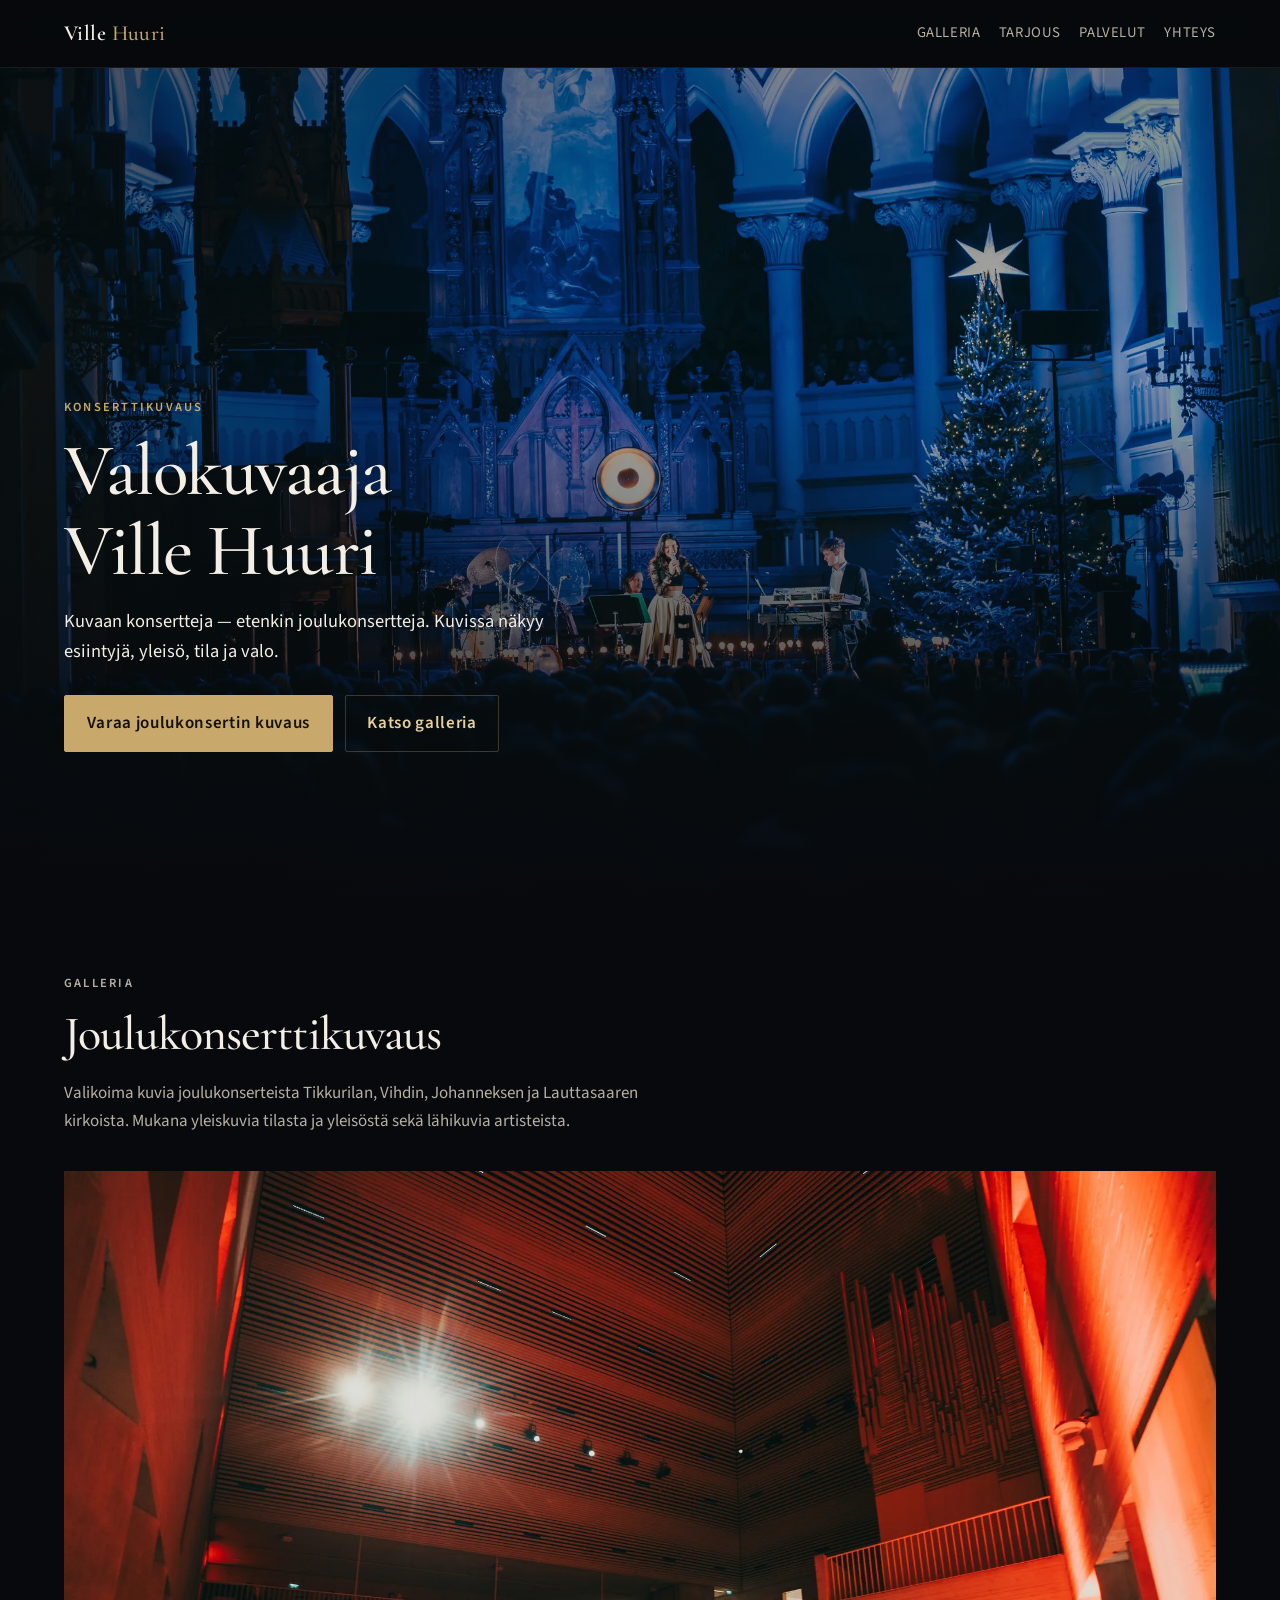
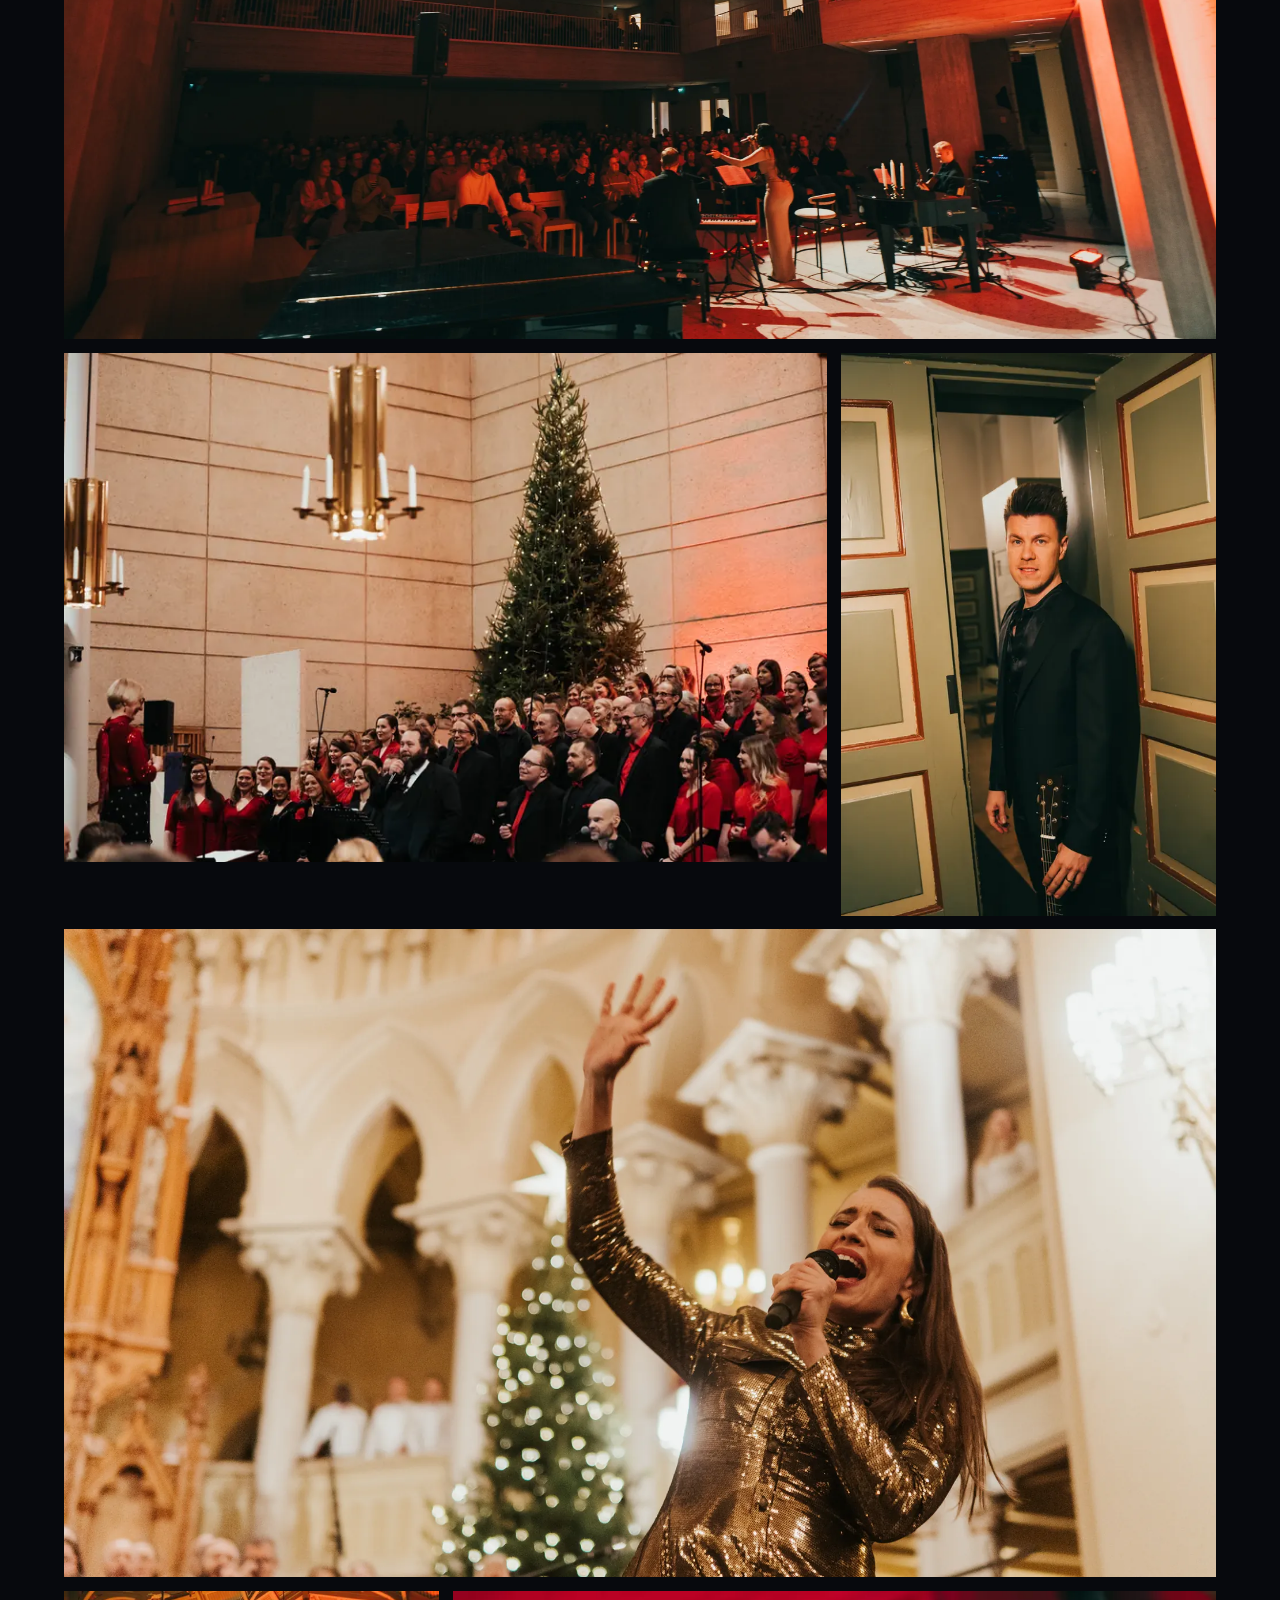
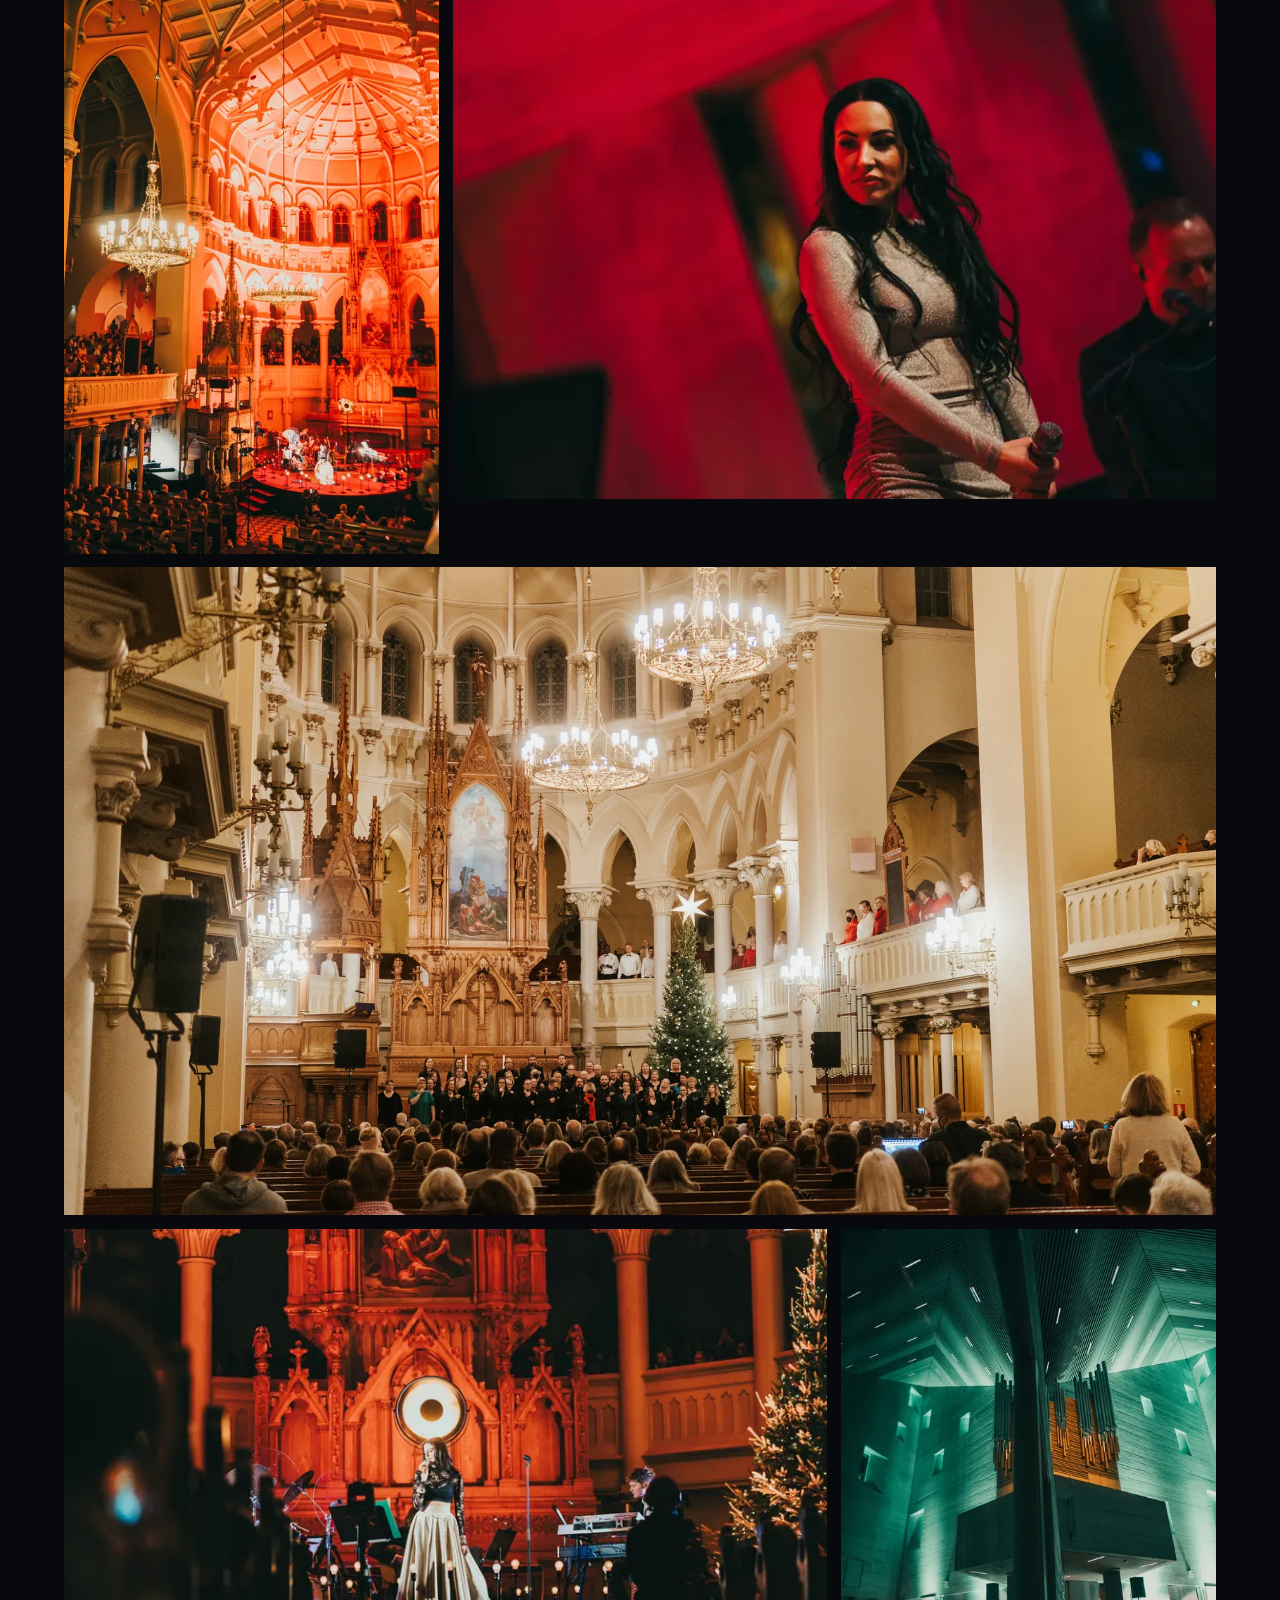
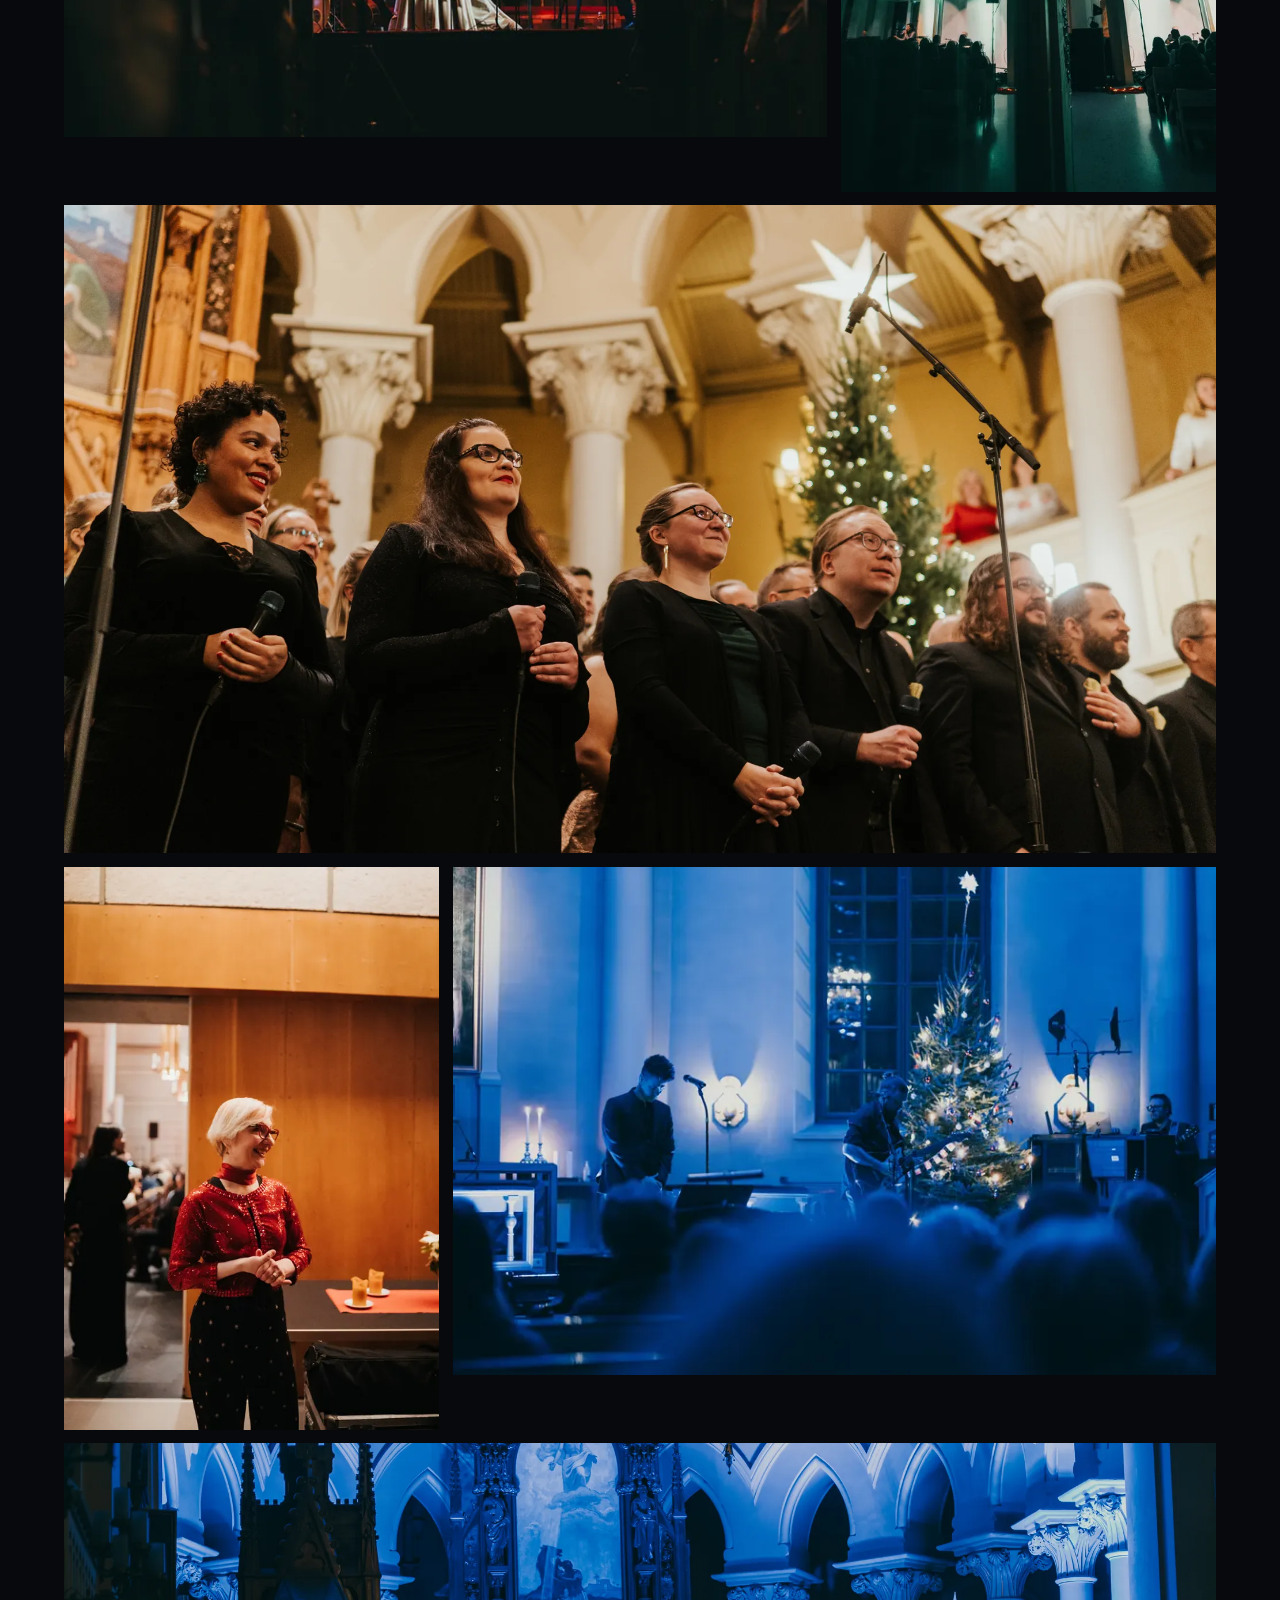
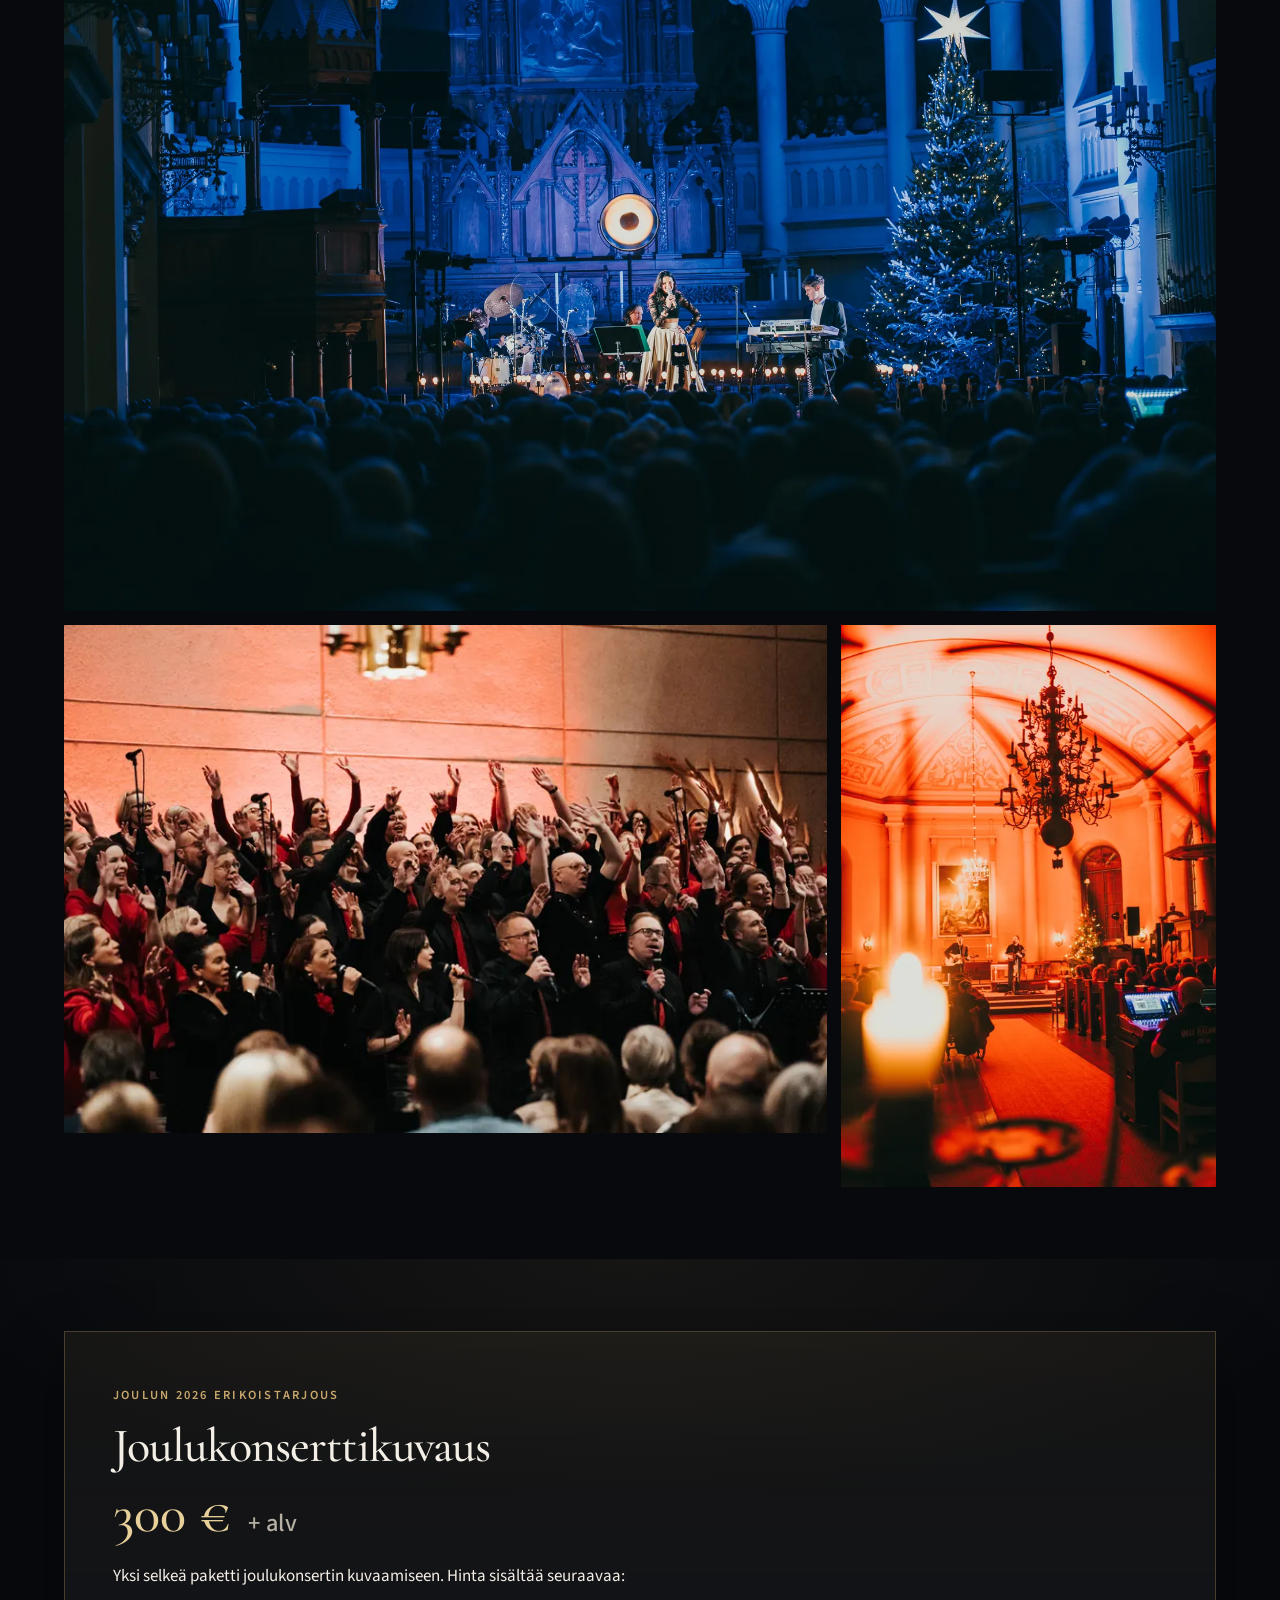
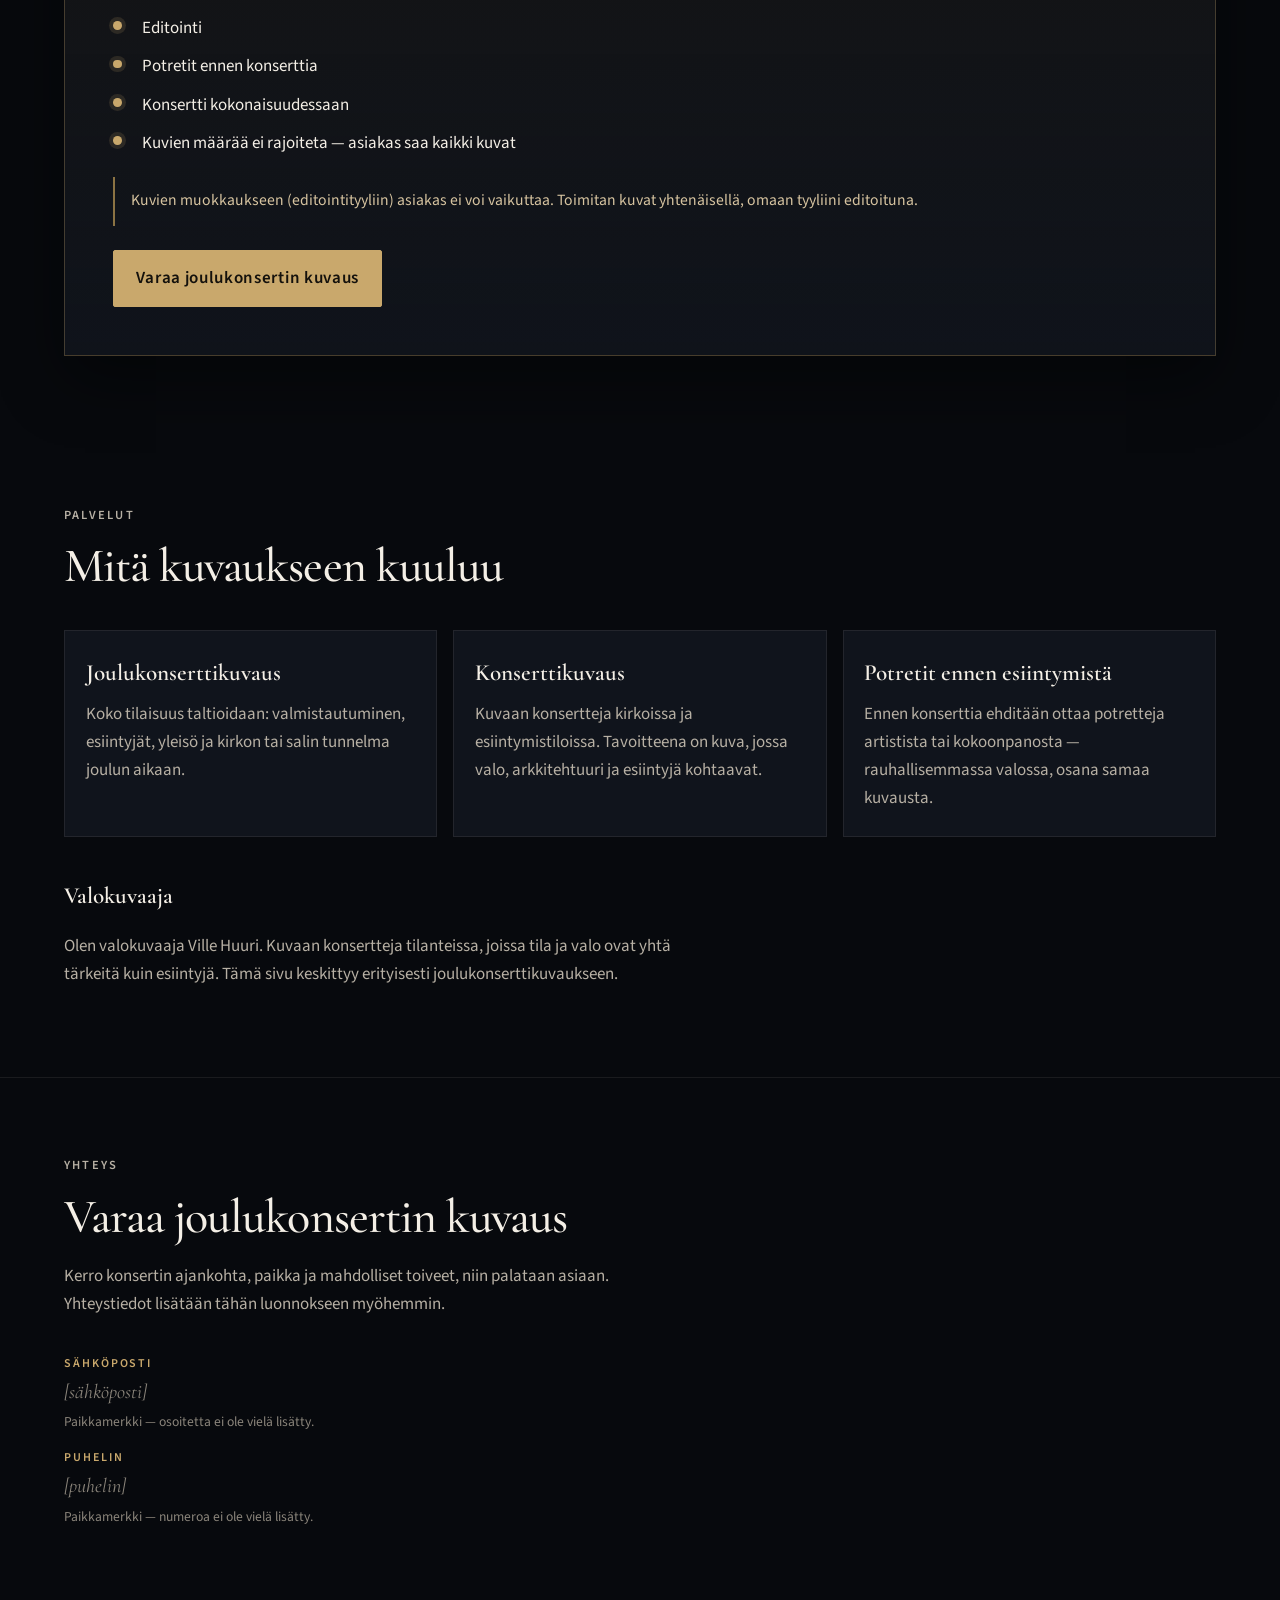
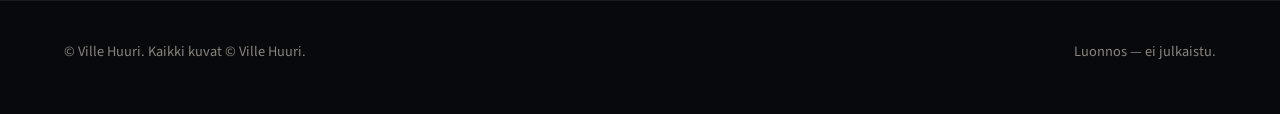
==== index.html @ 0d59009b "Valokuvaaja Ville Huuri – joulukonserttikuvaus" ====
<!DOCTYPE html>
<html lang="fi">
<head>
  <meta charset="utf-8">
  <meta name="viewport" content="width=device-width, initial-scale=1">
  <title>Valokuvaaja Ville Huuri — Joulukonserttikuvaus</title>
  <meta name="description" content="Valokuvaaja Ville Huuri kuvaa konsertteja, erityisesti joulukonsertteja. Joulun 2026 erikoistarjous: joulukonserttikuvaus 300 € + alv.">
  <meta name="author" content="Ville Huuri">
  <meta property="og:type" content="website">
  <meta property="og:locale" content="fi_FI">
  <meta property="og:title" content="Valokuvaaja Ville Huuri — Joulukonserttikuvaus">
  <meta property="og:description" content="Konserttikuvaus, joka tallentaa tilan, valon ja esiintyjän. Joulun 2026 erikoistarjous: joulukonserttikuvaus 300 € + alv.">
  <meta property="og:image" content="images/og.jpg">
  <meta property="og:image:width" content="1200">
  <meta property="og:image:height" content="630">
  <meta property="og:image:alt" content="Joulukonsertti Johanneksen kirkossa, valokuvaaja Ville Huuri">
  <meta name="twitter:card" content="summary_large_image">
  <meta name="twitter:title" content="Valokuvaaja Ville Huuri — Joulukonserttikuvaus">
  <meta name="twitter:description" content="Konserttikuvaus, joka tallentaa tilan, valon ja esiintyjän. Joulun 2026 erikoistarjous: joulukonserttikuvaus 300 € + alv.">
  <meta name="twitter:image" content="images/og.jpg">
  <link rel="icon" href="images/favicon.svg" type="image/svg+xml">
  <link rel="icon" href="images/favicon-32.png" type="image/png" sizes="32x32">
  <link rel="apple-touch-icon" href="images/apple-touch-icon.png">
  <link rel="preconnect" href="https://fonts.googleapis.com">
  <link rel="preconnect" href="https://fonts.gstatic.com" crossorigin>
  <link rel="stylesheet" href="https://fonts.googleapis.com/css2?family=Cormorant+Garamond:ital,wght@0,500;0,600;1,500&amp;family=Source+Sans+3:wght@400;600&amp;display=swap">
  <link rel="stylesheet" href="css/style.css">
</head>
<body>
  <a class="skip-link" href="#sisalto">Siirry sisältöön</a>

  <header class="site-header">
    <div class="header-inner">
      <a class="logo" href="#yla">Ville <span>Huuri</span></a>
      <nav class="nav" aria-label="Päävalikko">
        <a href="#galleria">Galleria</a>
        <a href="#tarjous">Tarjous</a>
        <a href="#palvelut">Palvelut</a>
        <a href="#yhteys">Yhteys</a>
      </nav>
    </div>
  </header>

  <main id="sisalto">
    <section class="hero" id="yla" aria-label="Esittely">
      <div class="hero-media">
        <picture>
          <source type="image/webp" srcset="images/full/mirella-025.webp">
          <img src="images/full/mirella-025.jpg" alt="Mirellan joulukonsertti Johanneksen kirkossa sinisessä valossa: esiintyjä lavalla, joulukuusi tähdellä ja yleisö." width="2000" height="1333" fetchpriority="high">
        </picture>
      </div>
      <div class="hero-content">
        <p class="eyebrow">Konserttikuvaus</p>
        <h1>Valokuvaaja Ville&nbsp;Huuri</h1>
        <p class="lead">Kuvaan konsertteja — etenkin joulukonsertteja. Kuvissa näkyy esiintyjä, yleisö, tila ja valo.</p>
        <div class="hero-actions">
          <a class="btn" href="#yhteys">Varaa joulukonsertin kuvaus</a>
          <a class="btn btn-ghost" href="#galleria">Katso galleria</a>
        </div>
      </div>
    </section>

    <section id="galleria">
      <div class="wrap">
        <div class="section-head">
          <p class="eyebrow">Galleria</p>
          <h2>Joulukonserttikuvaus</h2>
          <p>Valikoima kuvia joulukonserteista Tikkurilan, Vihdin, Johanneksen ja Lauttasaaren kirkoista. Mukana yleiskuvia tilasta ja yleisöstä sekä lähikuvia artisteista.</p>
        </div>
        <div class="gallery">
        <figure class="shape-landscape span-3" data-concert="janna" data-key="janna-087" style="--r:1;--c:1;--cs:3">
          <a href="images/full/janna-087.jpg" data-lightbox data-full-webp="images/full/janna-087.webp" data-caption="Janna, Tikkurilan kirkko, 2024">
            <picture>
              <source type="image/webp" srcset="images/thumbs/janna-087.webp 800w, images/full/janna-087.webp 2000w" sizes="(max-width: 719px) calc(100vw - 2rem), min(72rem, calc(100vw - 2rem))">
              <img src="images/thumbs/janna-087.jpg" srcset="images/thumbs/janna-087.jpg 800w, images/full/janna-087.jpg 2000w" sizes="(max-width: 719px) calc(100vw - 2rem), min(72rem, calc(100vw - 2rem))" alt="Yleiskuva joulukonsertista Tikkurilan kirkossa: täysi yleisö, esiintyjät lavalla ja urut lämpimässä punaisessa valossa" width="800" height="533" loading="eager" fetchpriority="high">
            </picture>
            <figcaption>Janna, Tikkurilan kirkko, 2024</figcaption>
          </a>
        </figure>
        <figure class="shape-landscape span-2" data-concert="gospel" data-key="gospel-071" style="--r:2;--c:1;--cs:2">
          <a href="images/full/gospel-071.jpg" data-lightbox data-full-webp="images/full/gospel-071.webp" data-caption="Gospel Helsinki, Lauttasaaren kirkko, 2022">
            <picture>
              <source type="image/webp" srcset="images/thumbs/gospel-071.webp 800w, images/full/gospel-071.webp 2000w" sizes="(max-width: 719px) calc(100vw - 2rem), calc((min(72rem, 100vw - 2rem) - 1.7rem) * 2 / 3)">
              <img src="images/thumbs/gospel-071.jpg" srcset="images/thumbs/gospel-071.jpg 800w, images/full/gospel-071.jpg 2000w" sizes="(max-width: 719px) calc(100vw - 2rem), calc((min(72rem, 100vw - 2rem) - 1.7rem) * 2 / 3)" alt="Gospel Helsinki -kuoro ja kapellimestari Lauttasaaren kirkossa suuren joulukuusen ja kultaisten riippuvalaisimien äärellä" width="800" height="533" loading="eager">
            </picture>
            <figcaption>Gospel Helsinki, Lauttasaaren kirkko, 2022</figcaption>
          </a>
        </figure>
        <figure class="shape-portrait span-1" data-concert="olli" data-key="olli-009" style="--r:2;--c:3;--cs:1">
          <a href="images/full/olli-009.jpg" data-lightbox data-full-webp="images/full/olli-009.webp" data-caption="Olli Halonen, Vihdin kirkko, 2025">
            <picture>
              <source type="image/webp" srcset="images/thumbs/olli-009.webp 800w, images/full/olli-009.webp 2000w" sizes="(max-width: 719px) calc(100vw - 2rem), calc((min(72rem, 100vw - 2rem) - 1.7rem) / 3)">
              <img src="images/thumbs/olli-009.jpg" srcset="images/thumbs/olli-009.jpg 800w, images/full/olli-009.jpg 2000w" sizes="(max-width: 719px) calc(100vw - 2rem), calc((min(72rem, 100vw - 2rem) - 1.7rem) / 3)" alt="Olli Halosen potretti ennen konserttia: artisti mustassa puvussa kitara kädessään vanhan kirkon oviaukossa" width="533" height="800" loading="eager">
            </picture>
            <figcaption>Olli Halonen, Vihdin kirkko, 2025</figcaption>
          </a>
        </figure>
        <figure class="shape-landscape span-3" data-concert="idaelina" data-key="idaelina-038" style="--r:3;--c:1;--cs:3">
          <a href="images/full/idaelina-038.jpg" data-lightbox data-full-webp="images/full/idaelina-038.webp" data-caption="Ida Elina, Johanneksen kirkko, 2021">
            <picture>
              <source type="image/webp" srcset="images/thumbs/idaelina-038.webp 800w, images/full/idaelina-038.webp 2000w" sizes="(max-width: 719px) calc(100vw - 2rem), min(72rem, calc(100vw - 2rem))">
              <img src="images/thumbs/idaelina-038.jpg" srcset="images/thumbs/idaelina-038.jpg 800w, images/full/idaelina-038.jpg 2000w" sizes="(max-width: 719px) calc(100vw - 2rem), min(72rem, calc(100vw - 2rem))" alt="Ida Elina laulaa kultaisessa asussa mikrofoniin käsi koholla, taustalla joulukuusi ja tähti Johanneksen kirkossa" width="800" height="450" loading="eager">
            </picture>
            <figcaption>Ida Elina, Johanneksen kirkko, 2021</figcaption>
          </a>
        </figure>
        <figure class="shape-landscape span-2" data-concert="janna" data-key="janna-076" style="--r:4;--c:2;--cs:2">
          <a href="images/full/janna-076.jpg" data-lightbox data-full-webp="images/full/janna-076.webp" data-caption="Janna, Tikkurilan kirkko, 2024">
            <picture>
              <source type="image/webp" srcset="images/thumbs/janna-076.webp 800w, images/full/janna-076.webp 2000w" sizes="(max-width: 719px) calc(100vw - 2rem), calc((min(72rem, 100vw - 2rem) - 1.7rem) * 2 / 3)">
              <img src="images/thumbs/janna-076.jpg" srcset="images/thumbs/janna-076.jpg 800w, images/full/janna-076.jpg 2000w" sizes="(max-width: 719px) calc(100vw - 2rem), calc((min(72rem, 100vw - 2rem) - 1.7rem) * 2 / 3)" alt="Lähikuva Jannasta mikrofoni kädessään punaisessa konserttivalossa, taustalla toinen muusikko epäterävänä" width="800" height="533" loading="lazy">
            </picture>
            <figcaption>Janna, Tikkurilan kirkko, 2024</figcaption>
          </a>
        </figure>
        <figure class="shape-portrait span-1" data-concert="mirella" data-key="mirella-123" style="--r:4;--c:1;--cs:1">
          <a href="images/full/mirella-123.jpg" data-lightbox data-full-webp="images/full/mirella-123.webp" data-caption="Mirella, Johanneksen kirkko, 2025">
            <picture>
              <source type="image/webp" srcset="images/thumbs/mirella-123.webp 800w, images/full/mirella-123.webp 2000w" sizes="(max-width: 719px) calc(100vw - 2rem), calc((min(72rem, 100vw - 2rem) - 1.7rem) / 3)">
              <img src="images/thumbs/mirella-123.jpg" srcset="images/thumbs/mirella-123.jpg 800w, images/full/mirella-123.jpg 2000w" sizes="(max-width: 719px) calc(100vw - 2rem), calc((min(72rem, 100vw - 2rem) - 1.7rem) / 3)" alt="Johanneksen kirkon holvikaaret, kattokruunut ja täysi yleisö oranssissa konserttivalossa, Mirella yhtyeineen lavalla" width="533" height="800" loading="lazy">
            </picture>
            <figcaption>Mirella, Johanneksen kirkko, 2025</figcaption>
          </a>
        </figure>
        <figure class="shape-landscape span-3" data-concert="idaelina" data-key="idaelina-017" style="--r:5;--c:1;--cs:3">
          <a href="images/full/idaelina-017.jpg" data-lightbox data-full-webp="images/full/idaelina-017.webp" data-caption="Gospel Helsinki ja Ida Elina, Johanneksen kirkko, 2021">
            <picture>
              <source type="image/webp" srcset="images/thumbs/idaelina-017.webp 800w, images/full/idaelina-017.webp 2000w" sizes="(max-width: 719px) calc(100vw - 2rem), min(72rem, calc(100vw - 2rem))">
              <img src="images/thumbs/idaelina-017.jpg" srcset="images/thumbs/idaelina-017.jpg 800w, images/full/idaelina-017.jpg 2000w" sizes="(max-width: 719px) calc(100vw - 2rem), min(72rem, calc(100vw - 2rem))" alt="Yleiskuva Johanneksen kirkosta: kuoro alttarilla, joulukuusi tähdellä, kattokruunut ja täysi seurakunta" width="800" height="450" loading="lazy">
            </picture>
            <figcaption>Gospel Helsinki ja Ida Elina, Johanneksen kirkko, 2021</figcaption>
          </a>
        </figure>
        <figure class="shape-landscape span-2" data-concert="mirella" data-key="mirella-060" style="--r:6;--c:1;--cs:2">
          <a href="images/full/mirella-060.jpg" data-lightbox data-full-webp="images/full/mirella-060.webp" data-caption="Mirella, Johanneksen kirkko, 2025">
            <picture>
              <source type="image/webp" srcset="images/thumbs/mirella-060.webp 800w, images/full/mirella-060.webp 2000w" sizes="(max-width: 719px) calc(100vw - 2rem), calc((min(72rem, 100vw - 2rem) - 1.7rem) * 2 / 3)">
              <img src="images/thumbs/mirella-060.jpg" srcset="images/thumbs/mirella-060.jpg 800w, images/full/mirella-060.jpg 2000w" sizes="(max-width: 719px) calc(100vw - 2rem), calc((min(72rem, 100vw - 2rem) - 1.7rem) * 2 / 3)" alt="Mirella laulaa alttarilla pitkässä hameessa, rinnalla joulukuusi ja taustalla Johanneksen kirkon kultainen alttarirakennelma" width="800" height="533" loading="lazy">
            </picture>
            <figcaption>Mirella, Johanneksen kirkko, 2025</figcaption>
          </a>
        </figure>
        <figure class="shape-portrait span-1" data-concert="janna" data-key="janna-038" style="--r:6;--c:3;--cs:1">
          <a href="images/full/janna-038.jpg" data-lightbox data-full-webp="images/full/janna-038.webp" data-caption="Janna, Tikkurilan kirkko, 2024">
            <picture>
              <source type="image/webp" srcset="images/thumbs/janna-038.webp 800w, images/full/janna-038.webp 2000w" sizes="(max-width: 719px) calc(100vw - 2rem), calc((min(72rem, 100vw - 2rem) - 1.7rem) / 3)">
              <img src="images/thumbs/janna-038.jpg" srcset="images/thumbs/janna-038.jpg 800w, images/full/janna-038.jpg 2000w" sizes="(max-width: 719px) calc(100vw - 2rem), calc((min(72rem, 100vw - 2rem) - 1.7rem) / 3)" alt="Tikkurilan kirkon urkuparvi ja seurakunta turkoosissa valossa, esiintyjät alhaalla siluetteina" width="533" height="800" loading="lazy">
            </picture>
            <figcaption>Janna, Tikkurilan kirkko, 2024</figcaption>
          </a>
        </figure>
        <figure class="shape-landscape span-3" data-concert="idaelina" data-key="idaelina-091" style="--r:7;--c:1;--cs:3">
          <a href="images/full/idaelina-091.jpg" data-lightbox data-full-webp="images/full/idaelina-091.webp" data-caption="Gospel Helsinki ja Ida Elina, Johanneksen kirkko, 2021">
            <picture>
              <source type="image/webp" srcset="images/thumbs/idaelina-091.webp 800w, images/full/idaelina-091.webp 2000w" sizes="(max-width: 719px) calc(100vw - 2rem), min(72rem, calc(100vw - 2rem))">
              <img src="images/thumbs/idaelina-091.jpg" srcset="images/thumbs/idaelina-091.jpg 800w, images/full/idaelina-091.jpg 2000w" sizes="(max-width: 719px) calc(100vw - 2rem), min(72rem, calc(100vw - 2rem))" alt="Kuoron jäseniä laulamassa lähikuvassa, taustalla joulukuusi ja tähti Johanneksen kirkon kaarien alla" width="800" height="450" loading="lazy">
            </picture>
            <figcaption>Gospel Helsinki ja Ida Elina, Johanneksen kirkko, 2021</figcaption>
          </a>
        </figure>
        <figure class="shape-landscape span-2" data-concert="olli" data-key="olli-059" style="--r:8;--c:2;--cs:2">
          <a href="images/full/olli-059.jpg" data-lightbox data-full-webp="images/full/olli-059.webp" data-caption="Olli Halonen, Vihdin kirkko, 2025">
            <picture>
              <source type="image/webp" srcset="images/thumbs/olli-059.webp 800w, images/full/olli-059.webp 2000w" sizes="(max-width: 719px) calc(100vw - 2rem), calc((min(72rem, 100vw - 2rem) - 1.7rem) * 2 / 3)">
              <img src="images/thumbs/olli-059.jpg" srcset="images/thumbs/olli-059.jpg 800w, images/full/olli-059.jpg 2000w" sizes="(max-width: 719px) calc(100vw - 2rem), calc((min(72rem, 100vw - 2rem) - 1.7rem) * 2 / 3)" alt="Olli Halonen ja muusikot Vihdin kirkossa joulukuusen vierellä sinisessä talvivalossa, yleisö etualalla" width="800" height="533" loading="lazy">
            </picture>
            <figcaption>Olli Halonen, Vihdin kirkko, 2025</figcaption>
          </a>
        </figure>
        <figure class="shape-portrait span-1" data-concert="gospel" data-key="gospel-001" style="--r:8;--c:1;--cs:1">
          <a href="images/full/gospel-001.jpg" data-lightbox data-full-webp="images/full/gospel-001.webp" data-caption="Gospel Helsinki, Lauttasaaren kirkko, 2022">
            <picture>
              <source type="image/webp" srcset="images/thumbs/gospel-001.webp 800w, images/full/gospel-001.webp 2000w" sizes="(max-width: 719px) calc(100vw - 2rem), calc((min(72rem, 100vw - 2rem) - 1.7rem) / 3)">
              <img src="images/thumbs/gospel-001.jpg" srcset="images/thumbs/gospel-001.jpg 800w, images/full/gospel-001.jpg 2000w" sizes="(max-width: 719px) calc(100vw - 2rem), calc((min(72rem, 100vw - 2rem) - 1.7rem) / 3)" alt="Nainen punaisessa paljettipaidassa nauraa ennen konserttia, pöydällä kynttilöitä ja taustalla kirkkosali" width="533" height="800" loading="lazy">
            </picture>
            <figcaption>Gospel Helsinki, Lauttasaaren kirkko, 2022</figcaption>
          </a>
        </figure>
        <figure class="shape-landscape span-3" data-concert="mirella" data-key="mirella-025" style="--r:9;--c:1;--cs:3">
          <a href="images/full/mirella-025.jpg" data-lightbox data-full-webp="images/full/mirella-025.webp" data-caption="Mirella, Johanneksen kirkko, 2025">
            <picture>
              <source type="image/webp" srcset="images/thumbs/mirella-025.webp 800w, images/full/mirella-025.webp 2000w" sizes="(max-width: 719px) calc(100vw - 2rem), min(72rem, calc(100vw - 2rem))">
              <img src="images/thumbs/mirella-025.jpg" srcset="images/thumbs/mirella-025.jpg 800w, images/full/mirella-025.jpg 2000w" sizes="(max-width: 719px) calc(100vw - 2rem), min(72rem, calc(100vw - 2rem))" alt="Mirellan joulukonsertti Johanneksen kirkossa: esiintyjä ja yhtye alttarilla, suuri joulukuusi tähdellä ja yleisö etualalla sinisessä valossa" width="800" height="533" loading="lazy">
            </picture>
            <figcaption>Mirella, Johanneksen kirkko, 2025</figcaption>
          </a>
        </figure>
        <figure class="shape-landscape span-2" data-concert="gospel" data-key="gospel-025" style="--r:10;--c:1;--cs:2">
          <a href="images/full/gospel-025.jpg" data-lightbox data-full-webp="images/full/gospel-025.webp" data-caption="Gospel Helsinki, Lauttasaaren kirkko, 2022">
            <picture>
              <source type="image/webp" srcset="images/thumbs/gospel-025.webp 800w, images/full/gospel-025.webp 2000w" sizes="(max-width: 719px) calc(100vw - 2rem), calc((min(72rem, 100vw - 2rem) - 1.7rem) * 2 / 3)">
              <img src="images/thumbs/gospel-025.jpg" srcset="images/thumbs/gospel-025.jpg 800w, images/full/gospel-025.jpg 2000w" sizes="(max-width: 719px) calc(100vw - 2rem), calc((min(72rem, 100vw - 2rem) - 1.7rem) * 2 / 3)" alt="Gospel Helsinki -kuoro laulaa kädet koholla, punamustissa asuissa, lämmin oranssi valaistus" width="800" height="533" loading="lazy">
            </picture>
            <figcaption>Gospel Helsinki, Lauttasaaren kirkko, 2022</figcaption>
          </a>
        </figure>
        <figure class="shape-portrait span-1" data-concert="olli" data-key="olli-051" style="--r:10;--c:3;--cs:1">
          <a href="images/full/olli-051.jpg" data-lightbox data-full-webp="images/full/olli-051.webp" data-caption="Olli Halonen, Vihdin kirkko, 2025">
            <picture>
              <source type="image/webp" srcset="images/thumbs/olli-051.webp 800w, images/full/olli-051.webp 2000w" sizes="(max-width: 719px) calc(100vw - 2rem), calc((min(72rem, 100vw - 2rem) - 1.7rem) / 3)">
              <img src="images/thumbs/olli-051.jpg" srcset="images/thumbs/olli-051.jpg 800w, images/full/olli-051.jpg 2000w" sizes="(max-width: 719px) calc(100vw - 2rem), calc((min(72rem, 100vw - 2rem) - 1.7rem) / 3)" alt="Vihdin kirkon joulukonsertti kynttilän ja kattokruunun läpi kuvattuna: esiintyjät lavalla, joulukuusi ja yleisö lämpimässä oranssissa valossa" width="533" height="800" loading="lazy">
            </picture>
            <figcaption>Olli Halonen, Vihdin kirkko, 2025</figcaption>
          </a>
        </figure>
        </div>
      </div>
    </section>

    <section class="offer" id="tarjous">
      <div class="wrap">
        <div class="offer-card">
          <p class="eyebrow">Joulun 2026 erikoistarjous</p>
          <h2>Joulukonserttikuvaus</h2>
          <p class="price">300 € <small>+ alv</small></p>
          <p>Yksi selkeä paketti joulukonsertin kuvaamiseen. Hinta sisältää seuraavaa:</p>
          <ul class="includes">
            <li>Editointi</li>
            <li>Potretit ennen konserttia</li>
            <li>Konsertti kokonaisuudessaan</li>
            <li>Kuvien määrää ei rajoiteta — asiakas saa kaikki kuvat</li>
          </ul>
          <p class="note">Kuvien muokkaukseen (editointityyliin) asiakas ei voi vaikuttaa. Toimitan kuvat yhtenäisellä, omaan tyyliini editoituna.</p>
          <a class="btn" href="#yhteys">Varaa joulukonsertin kuvaus</a>
        </div>
      </div>
    </section>

    <section id="palvelut">
      <div class="wrap">
        <div class="section-head">
          <p class="eyebrow">Palvelut</p>
          <h2>Mitä kuvaukseen kuuluu</h2>
        </div>
        <div class="cards">
          <article class="card">
            <h3>Joulukonserttikuvaus</h3>
            <p>Koko tilaisuus taltioidaan: valmistautuminen, esiintyjät, yleisö ja kirkon tai salin tunnelma joulun aikaan.</p>
          </article>
          <article class="card">
            <h3>Konserttikuvaus</h3>
            <p>Kuvaan konsertteja kirkoissa ja esiintymistiloissa. Tavoitteena on kuva, jossa valo, arkkitehtuuri ja esiintyjä kohtaavat.</p>
          </article>
          <article class="card">
            <h3>Potretit ennen esiintymistä</h3>
            <p>Ennen konserttia ehditään ottaa potretteja artistista tai kokoonpanosta — rauhallisemmassa valossa, osana samaa kuvausta.</p>
          </article>
        </div>
        <div class="about prose">
          <h3>Valokuvaaja</h3>
          <p>Olen valokuvaaja Ville Huuri. Kuvaan konsertteja tilanteissa, joissa tila ja valo ovat yhtä tärkeitä kuin esiintyjä. Tämä sivu keskittyy erityisesti joulukonserttikuvaukseen.</p>
        </div>
      </div>
    </section>

    <section class="contact" id="yhteys">
      <div class="wrap">
        <div class="section-head">
          <p class="eyebrow">Yhteys</p>
          <h2>Varaa joulukonsertin kuvaus</h2>
          <p>Kerro konsertin ajankohta, paikka ja mahdolliset toiveet, niin palataan asiaan. Yhteystiedot lisätään tähän luonnokseen myöhemmin.</p>
        </div>
        <ul class="contact-list">
          <li>
            <span class="label">Sähköposti</span>
            <span class="placeholder">[sähköposti]</span>
            <span class="placeholder-hint">Paikkamerkki — osoitetta ei ole vielä lisätty.</span>
          </li>
          <li>
            <span class="label">Puhelin</span>
            <span class="placeholder">[puhelin]</span>
            <span class="placeholder-hint">Paikkamerkki — numeroa ei ole vielä lisätty.</span>
          </li>
        </ul>
      </div>
    </section>
  </main>

  <footer class="site-footer">
    <div class="wrap">
      <p>© Ville Huuri. Kaikki kuvat © Ville Huuri.</p>
      <p>Luonnos — ei julkaistu.</p>
    </div>
  </footer>

  <script src="js/lightbox.js" defer></script>
</body>
</html>
---- css/style.css ----
:root {
  --bg: #07090d;
  --bg-elev: #10141c;
  --bg-soft: #161b25;
  --ink: #f4efe6;
  --ink-dim: #b7b0a4;
  --ink-mute: #8a847a;
  --gold: #c9a86c;
  --gold-bright: #e8d09a;
  --gold-dim: #8b7343;
  --line: rgba(201, 168, 108, 0.28);
  --line-soft: rgba(244, 239, 230, 0.08);
  --danger-note: #d7c4a0;
  --shadow: 0 24px 60px rgba(0, 0, 0, 0.45);
  --font-serif: "Cormorant Garamond", "Palatino Linotype", Palatino, "Times New Roman", serif;
  --font-sans: "Source Sans 3", "Source Sans Pro", "Segoe UI", system-ui, sans-serif;
  --max: 72rem;
  --header-h: 4.25rem;
  --radius: 2px;
}

*,
*::before,
*::after { box-sizing: border-box; }

html {
  scroll-behavior: smooth;
  scroll-padding-top: calc(var(--header-h) + 0.75rem);
}

html:focus-within {
  scroll-behavior: smooth;
}

body {
  margin: 0;
  font-family: var(--font-sans);
  font-size: 1.0625rem;
  line-height: 1.65;
  color: var(--ink);
  background: var(--bg);
  -webkit-font-smoothing: antialiased;
  text-rendering: optimizeLegibility;
}

img { max-width: 100%; height: auto; display: block; }

a {
  color: var(--gold-bright);
  text-decoration-thickness: 1px;
  text-underline-offset: 0.18em;
}

a:hover { color: var(--ink); }

:focus-visible {
  outline: 2px solid var(--gold);
  outline-offset: 3px;
}

.skip-link {
  position: absolute;
  left: 1rem;
  top: -4rem;
  z-index: 1000;
  background: var(--gold);
  color: #111;
  padding: 0.6rem 1rem;
  font-weight: 600;
}

.skip-link:focus { top: 1rem; }

/* Header */
.site-header {
  position: sticky;
  top: 0;
  z-index: 50;
  height: var(--header-h);
  display: flex;
  align-items: center;
  backdrop-filter: blur(16px);
  background: rgba(7, 9, 13, 0.78);
  border-bottom: 1px solid var(--line-soft);
}

.header-inner,
.wrap {
  width: min(var(--max), calc(100% - 2rem));
  margin-inline: auto;
}

.header-inner {
  display: flex;
  align-items: center;
  justify-content: space-between;
  gap: 1rem;
  width: min(var(--max), calc(100% - 2rem));
}

.logo {
  font-family: var(--font-serif);
  font-size: 1.35rem;
  font-weight: 600;
  letter-spacing: 0.02em;
  color: var(--ink);
  text-decoration: none;
  white-space: nowrap;
}

.logo span {
  color: var(--gold);
  font-weight: 500;
}

.nav {
  display: flex;
  gap: 0.2rem 1.15rem;
  flex-wrap: wrap;
  justify-content: flex-end;
}

.nav a {
  color: var(--ink-dim);
  text-decoration: none;
  font-size: 0.92rem;
  letter-spacing: 0.04em;
  text-transform: uppercase;
}

.nav a:hover,
.nav a:focus-visible { color: var(--gold-bright); }

/* Hero */
.hero {
  position: relative;
  min-height: min(92vh, 58rem);
  display: grid;
  align-items: end;
  color: var(--ink);
  isolation: isolate;
}

.hero-media {
  position: absolute;
  inset: 0;
  z-index: -1;
}

.hero-media img {
  width: 100%;
  height: 100%;
  object-fit: cover;
  object-position: center 40%;
}

.hero-media::after {
  content: "";
  position: absolute;
  inset: 0;
  background:
    linear-gradient(180deg, rgba(7, 9, 13, 0.35) 0%, rgba(7, 9, 13, 0.15) 35%, rgba(7, 9, 13, 0.55) 70%, rgba(7, 9, 13, 0.96) 100%),
    linear-gradient(90deg, rgba(7, 9, 13, 0.45) 0%, rgba(7, 9, 13, 0.05) 50%);
}

.hero-content {
  width: min(var(--max), calc(100% - 2rem));
  margin: 0 auto 4.5rem;
  max-width: 40rem;
  justify-self: start;
  margin-left: max(1rem, calc((100% - min(var(--max), calc(100% - 2rem))) / 2));
  margin-right: 1rem;
}

.eyebrow {
  display: inline-block;
  color: var(--gold);
  letter-spacing: 0.18em;
  text-transform: uppercase;
  font-size: 0.78rem;
  font-weight: 600;
  margin: 0 0 0.85rem;
}

.hero h1 {
  font-family: var(--font-serif);
  font-weight: 500;
  font-size: clamp(2.4rem, 6vw, 4.6rem);
  line-height: 1.08;
  margin: 0 0 1rem;
  letter-spacing: -0.02em;
}

.hero .lead {
  margin: 0 0 1.75rem;
  color: var(--ink);
  font-size: 1.15rem;
  max-width: 32rem;
}

.btn {
  display: inline-flex;
  align-items: center;
  justify-content: center;
  gap: 0.5rem;
  background: var(--gold);
  color: #14110c;
  text-decoration: none;
  font-weight: 600;
  letter-spacing: 0.04em;
  padding: 0.85rem 1.35rem;
  border: 1px solid var(--gold);
  border-radius: var(--radius);
  transition: background 0.2s ease, color 0.2s ease;
}

.btn:hover,
.btn:focus-visible {
  background: var(--gold-bright);
  color: #14110c;
}

.btn-ghost {
  background: transparent;
  color: var(--gold-bright);
  border-color: var(--line);
}

.btn-ghost:hover {
  background: rgba(201, 168, 108, 0.12);
  color: var(--ink);
}

.hero-actions { display: flex; flex-wrap: wrap; gap: 0.75rem; }

/* Sections */
section { padding: 4.5rem 0; }

.section-head {
  margin-bottom: 2.25rem;
  max-width: 38rem;
}

h2 {
  font-family: var(--font-serif);
  font-weight: 500;
  font-size: clamp(2rem, 4vw, 3rem);
  letter-spacing: -0.02em;
  line-height: 1.15;
  margin: 0 0 0.65rem;
}

h3 {
  font-family: var(--font-serif);
  font-weight: 600;
  font-size: 1.45rem;
  margin: 0 0 0.5rem;
}

.section-head p,
.prose p { color: var(--ink-dim); }

/* Gallery grid: landscapes span 2 or 3 cols, portraits 1 col.
   Explicit row/column on desktop via --r/--c/--cs; single column on mobile. */
.gallery {
  display: grid;
  grid-template-columns: 1fr;
  gap: 0.85rem;
  align-items: start;
}

.gallery figure {
  margin: 0;
  position: relative;
  min-width: 0;
}

@media (min-width: 720px) {
  .gallery {
    grid-template-columns: repeat(3, minmax(0, 1fr));
  }
  .gallery figure {
    grid-row: var(--r);
    grid-column: var(--c) / span var(--cs);
  }
}

.gallery a {
  display: block;
  color: inherit;
  text-decoration: none;
  background: var(--bg-elev);
}

.gallery img {
  width: 100%;
  height: auto;
  vertical-align: middle;
}

.gallery a:hover img,
.gallery a:focus-visible img {
  filter: brightness(1.06) saturate(1.05);
}

.gallery figcaption {
  position: absolute;
  left: 0;
  right: 0;
  bottom: 0;
  padding: 1.8rem 0.85rem 0.7rem;
  font-size: 0.8rem;
  letter-spacing: 0.04em;
  color: var(--ink);
  background: linear-gradient(transparent, rgba(7, 9, 13, 0.82));
  opacity: 0;
  transition: opacity 0.2s ease;
  pointer-events: none;
}

.gallery a:hover figcaption,
.gallery a:focus-visible figcaption { opacity: 1; }

/* Offer */
.offer {
  background:
    radial-gradient(1200px 400px at 50% 0%, rgba(201, 168, 108, 0.08), transparent 60%),
    var(--bg);
}

.offer-card {
  border: 1px solid var(--line);
  background: linear-gradient(180deg, rgba(201, 168, 108, 0.07), rgba(16, 20, 28, 0.9));
  padding: clamp(1.5rem, 4vw, 3rem);
  box-shadow: var(--shadow);
}

.offer-card .price {
  font-family: var(--font-serif);
  font-size: clamp(2.2rem, 5vw, 3.4rem);
  font-weight: 500;
  color: var(--gold-bright);
  margin: 0.35rem 0 0.25rem;
  line-height: 1.1;
}

.offer-card .price small {
  display: inline-block;
  font-size: 0.45em;
  color: var(--ink-dim);
  font-family: var(--font-sans);
  font-weight: 500;
  letter-spacing: 0.02em;
  margin-left: 0.25rem;
}

.includes {
  list-style: none;
  padding: 0;
  margin: 1.5rem 0 1.25rem;
  display: grid;
  gap: 0.65rem;
}

.includes li {
  display: grid;
  grid-template-columns: 1.1rem 1fr;
  gap: 0.7rem;
  align-items: start;
  color: var(--ink);
}

.includes li::before {
  content: "";
  width: 0.55rem;
  height: 0.55rem;
  margin-top: 0.45rem;
  border-radius: 50%;
  background: var(--gold);
  box-shadow: 0 0 0 4px rgba(201, 168, 108, 0.15);
}

.note {
  border-left: 2px solid var(--gold-dim);
  padding: 0.7rem 0 0.7rem 1rem;
  color: var(--danger-note);
  margin: 0 0 1.5rem;
  font-size: 0.98rem;
}

/* Services */
.cards {
  display: grid;
  gap: 1rem;
  grid-template-columns: 1fr;
}

@media (min-width: 720px) {
  .cards { grid-template-columns: repeat(3, 1fr); }
}

.card {
  background: var(--bg-elev);
  border: 1px solid var(--line-soft);
  padding: 1.4rem 1.3rem 1.5rem;
}

.card p { margin: 0; color: var(--ink-dim); }

.about {
  margin-top: 2.5rem;
  max-width: 40rem;
}

/* Contact */
.contact {
  border-top: 1px solid var(--line-soft);
}

.contact-list {
  list-style: none;
  padding: 0;
  margin: 1.5rem 0 0;
  display: grid;
  gap: 0.9rem;
}

.contact-list li {
  display: grid;
  gap: 0.15rem;
}

.contact-list .label {
  font-size: 0.75rem;
  letter-spacing: 0.16em;
  text-transform: uppercase;
  color: var(--gold);
  font-weight: 600;
}

.placeholder {
  font-family: var(--font-serif);
  font-size: 1.25rem;
  color: var(--ink-mute);
  font-style: italic;
}

.placeholder-hint {
  font-size: 0.85rem;
  color: var(--ink-mute);
}

/* Footer */
.site-footer {
  border-top: 1px solid var(--line-soft);
  padding: 1.5rem 0 2.25rem;
  color: var(--ink-mute);
  font-size: 0.9rem;
}

.site-footer .wrap {
  display: flex;
  flex-wrap: wrap;
  gap: 0.5rem 1.5rem;
  justify-content: space-between;
}

/* Lightbox */
.lightbox {
  position: fixed;
  inset: 0;
  z-index: 200;
  background: rgba(4, 6, 9, 0.94);
  display: none;
  align-items: center;
  justify-content: center;
  padding: 4.5rem 3.5rem 4rem;
}

.lightbox.is-open { display: flex; }

.lightbox img {
  max-width: min(92vw, 1600px);
  max-height: calc(100vh - 8.5rem);
  width: auto;
  height: auto;
  box-shadow: var(--shadow);
}

.lightbox-caption {
  position: absolute;
  left: 0;
  right: 0;
  bottom: 0;
  padding: 0.85rem 1rem 1.1rem;
  text-align: center;
  color: var(--ink-dim);
  font-size: 0.95rem;
}

.lb-btn {
  position: absolute;
  background: transparent;
  border: 0;
  color: var(--gold-bright);
  cursor: pointer;
  width: 3rem;
  height: 3rem;
  font-size: 1.8rem;
  line-height: 1;
  display: grid;
  place-items: center;
}

.lb-btn:hover { color: var(--ink); }

.lb-close { top: 0.6rem; right: 0.5rem; font-size: 2.1rem; }
.lb-prev { left: 0.2rem; top: 50%; transform: translateY(-50%); }
.lb-next { right: 0.2rem; top: 50%; transform: translateY(-50%); }

body.lb-open { overflow: hidden; }

@media (max-width: 640px) {
  .lightbox { padding: 4rem 0.6rem 3.6rem; }
  .lb-prev, .lb-next { top: auto; bottom: 0.15rem; transform: none; }
  .lb-prev { left: 0.4rem; }
  .lb-next { right: 0.4rem; }
}

@media (prefers-reduced-motion: reduce) {
  html { scroll-behavior: auto; }
  *, *::before, *::after {
    animation: none !important;
    transition: none !important;
  }
}

@media (max-width: 720px) {
  .logo { font-size: 1.15rem; }
  .nav { gap: 0.7rem; flex-wrap: nowrap; }
  .nav a { font-size: 0.72rem; letter-spacing: 0.05em; }
  .header-inner { width: min(var(--max), calc(100% - 1.25rem)); gap: 0.75rem; }
}

@media (max-width: 400px) {
  .nav { gap: 0.55rem; }
  .nav a { font-size: 0.68rem; letter-spacing: 0.03em; }
}
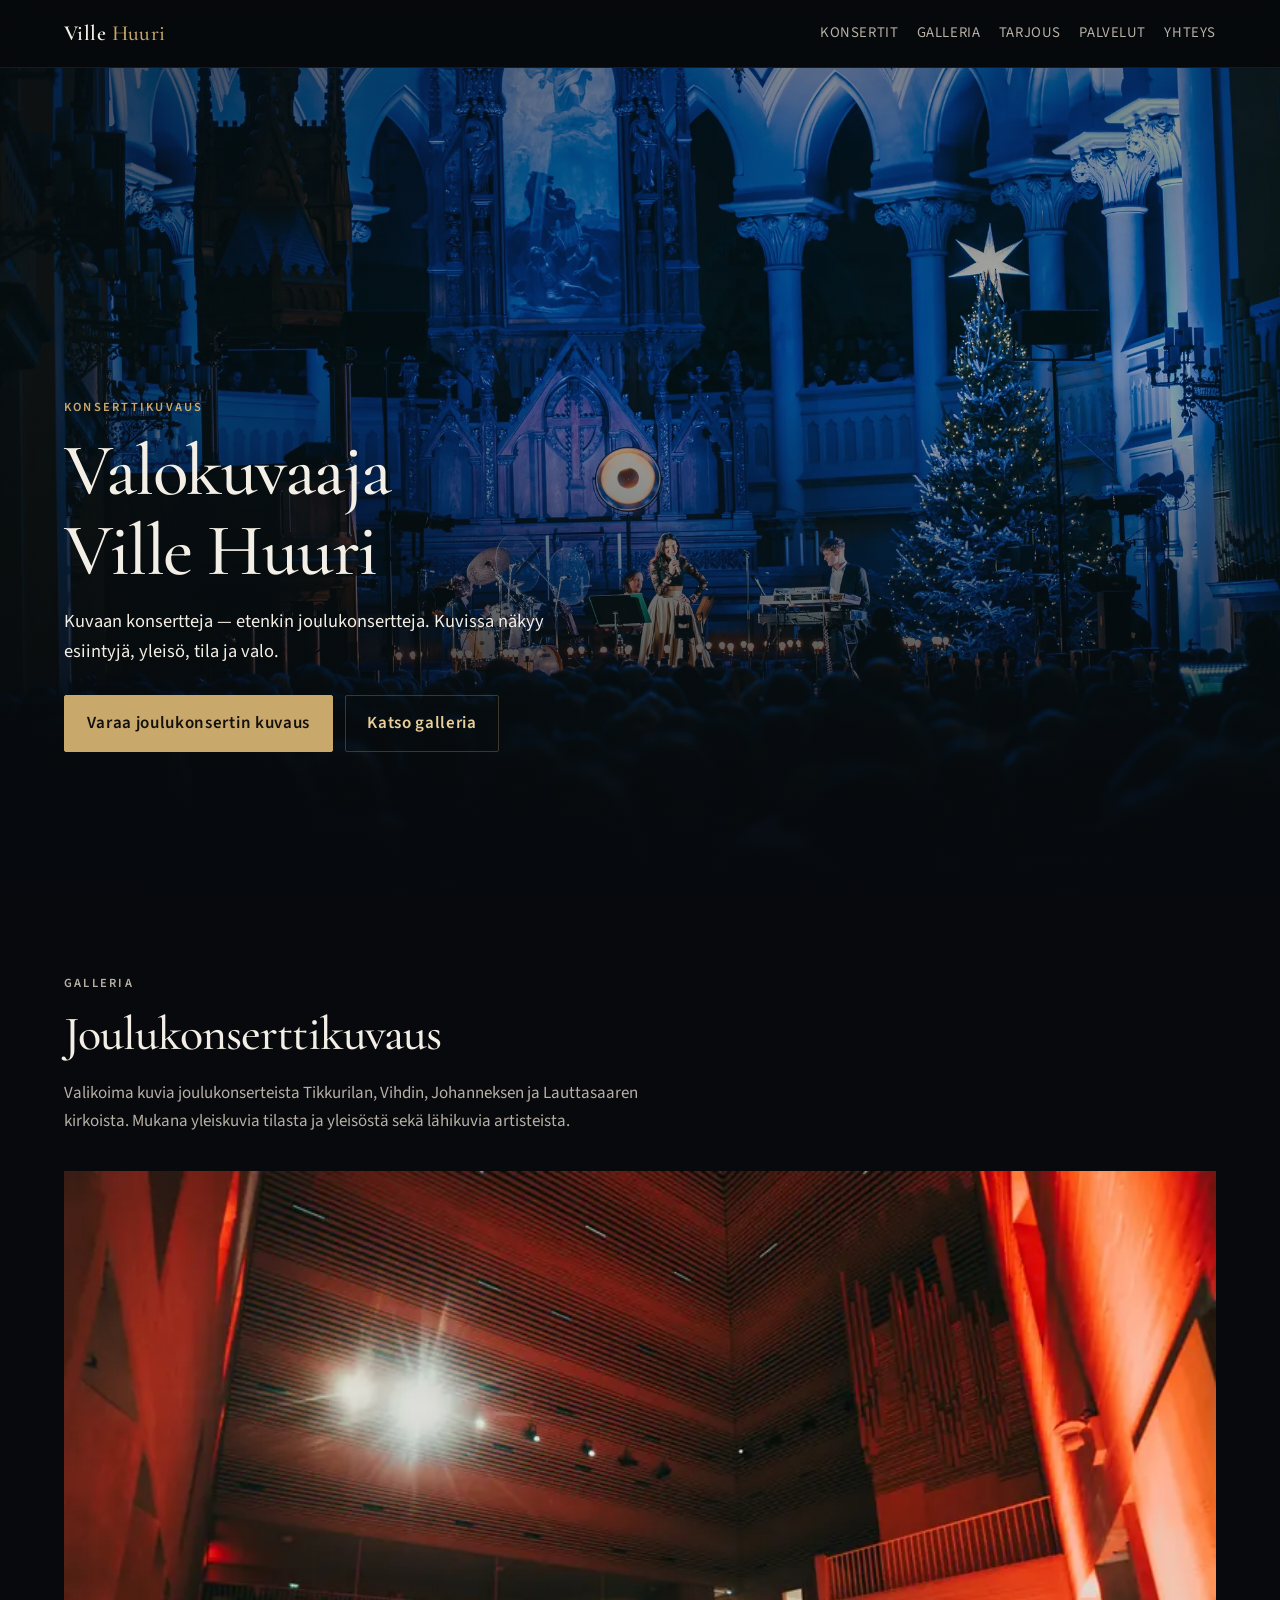
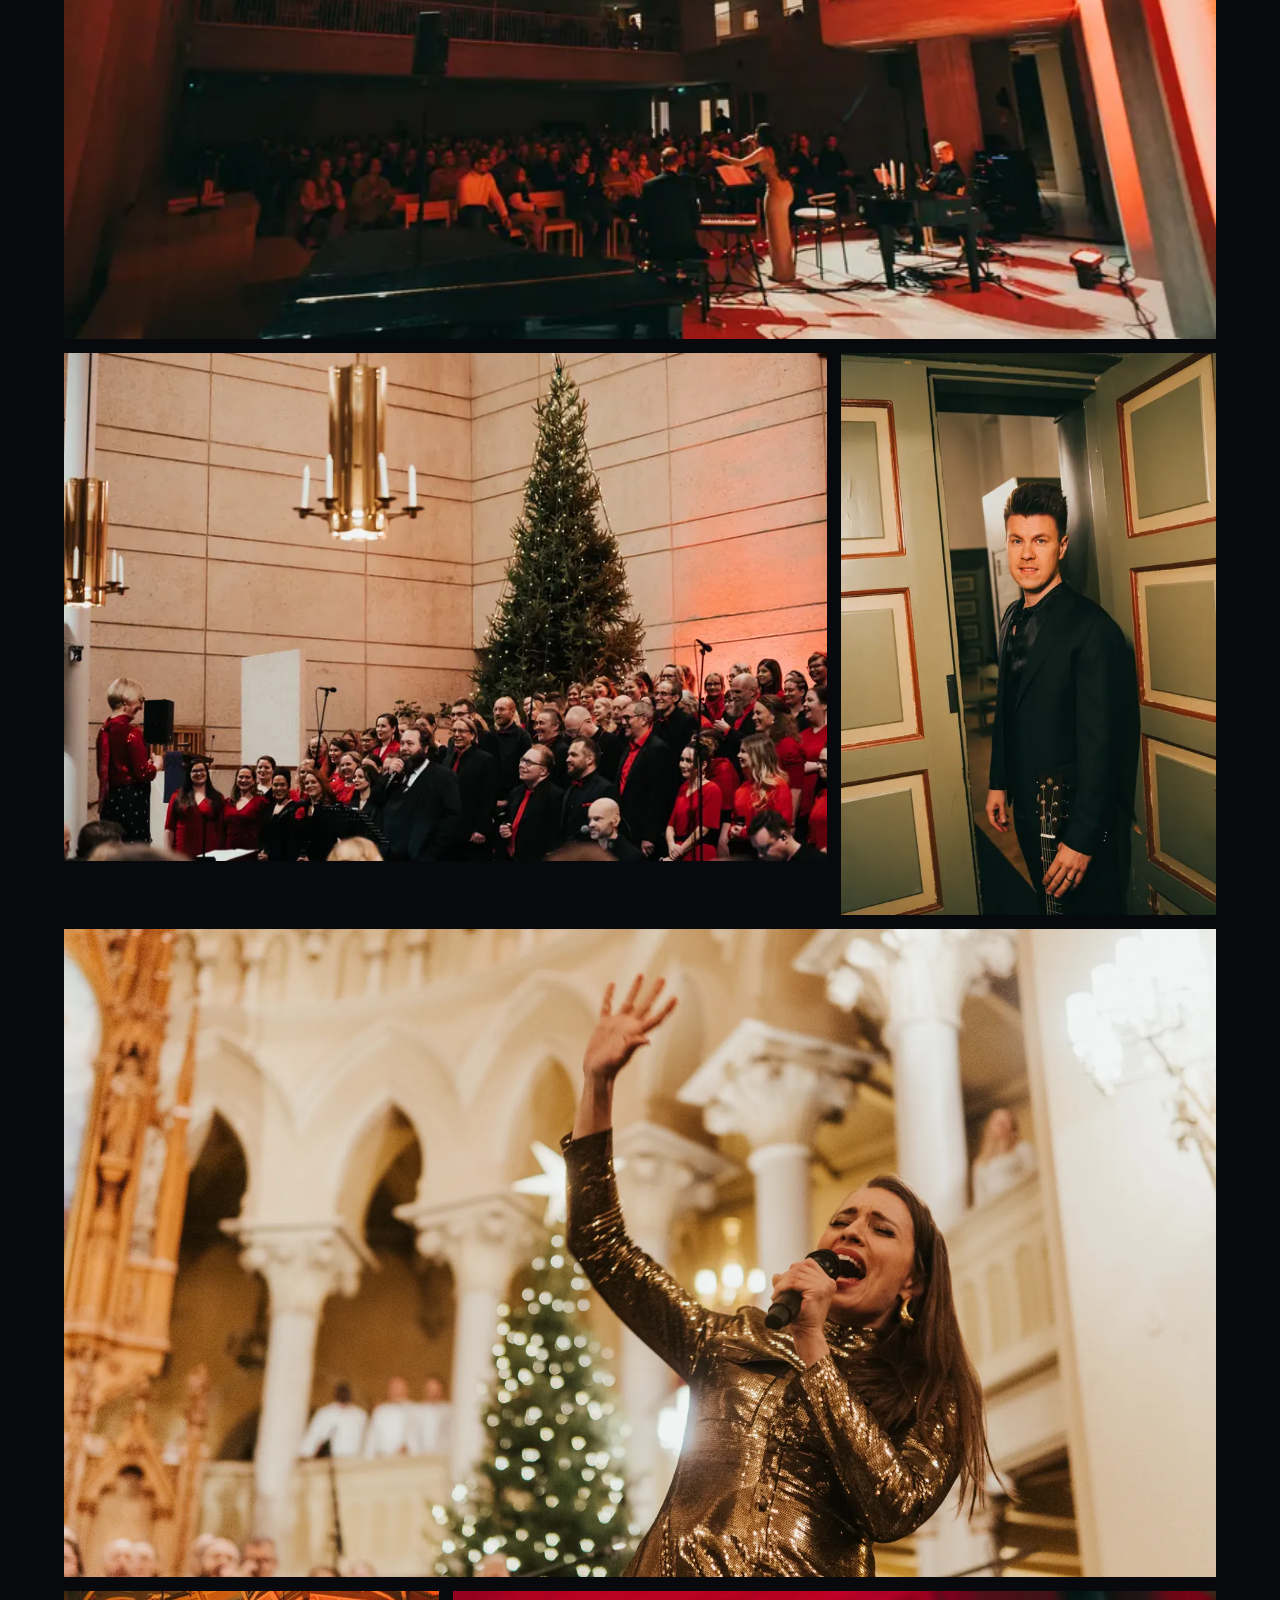
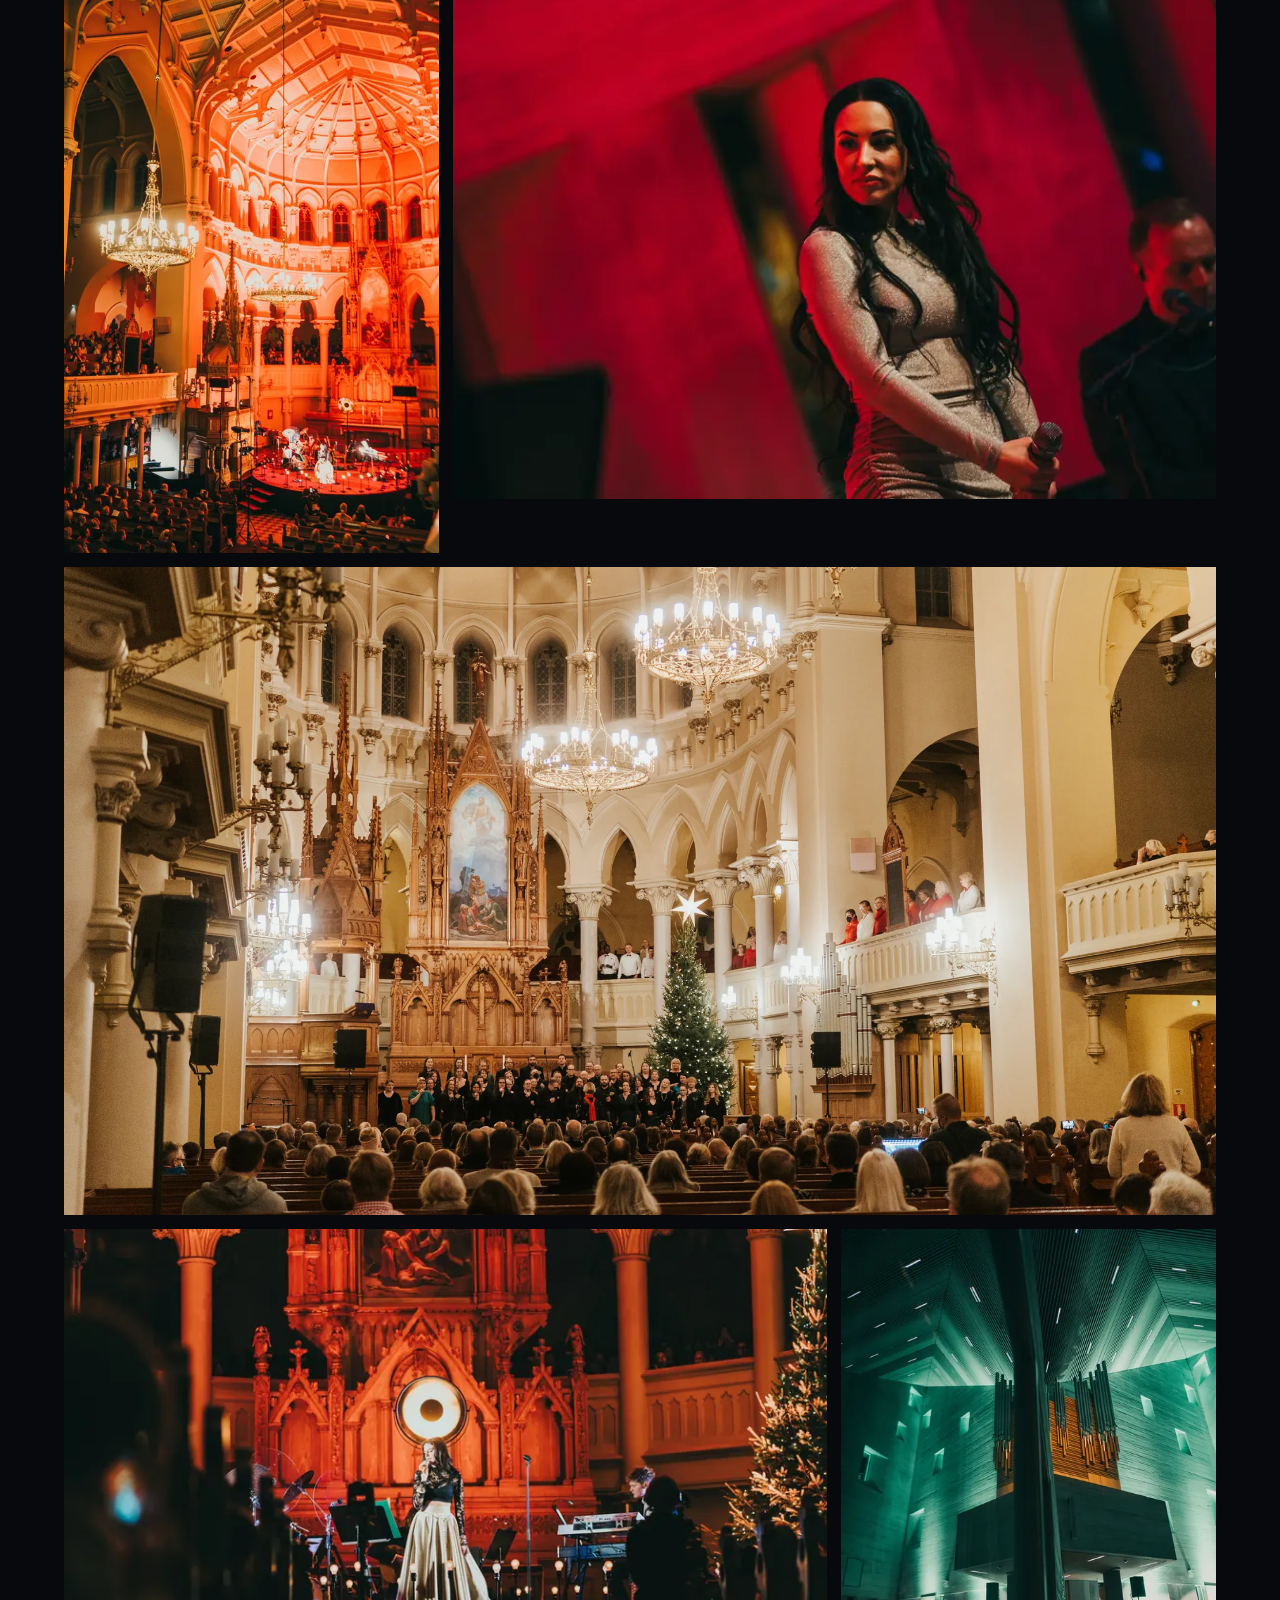
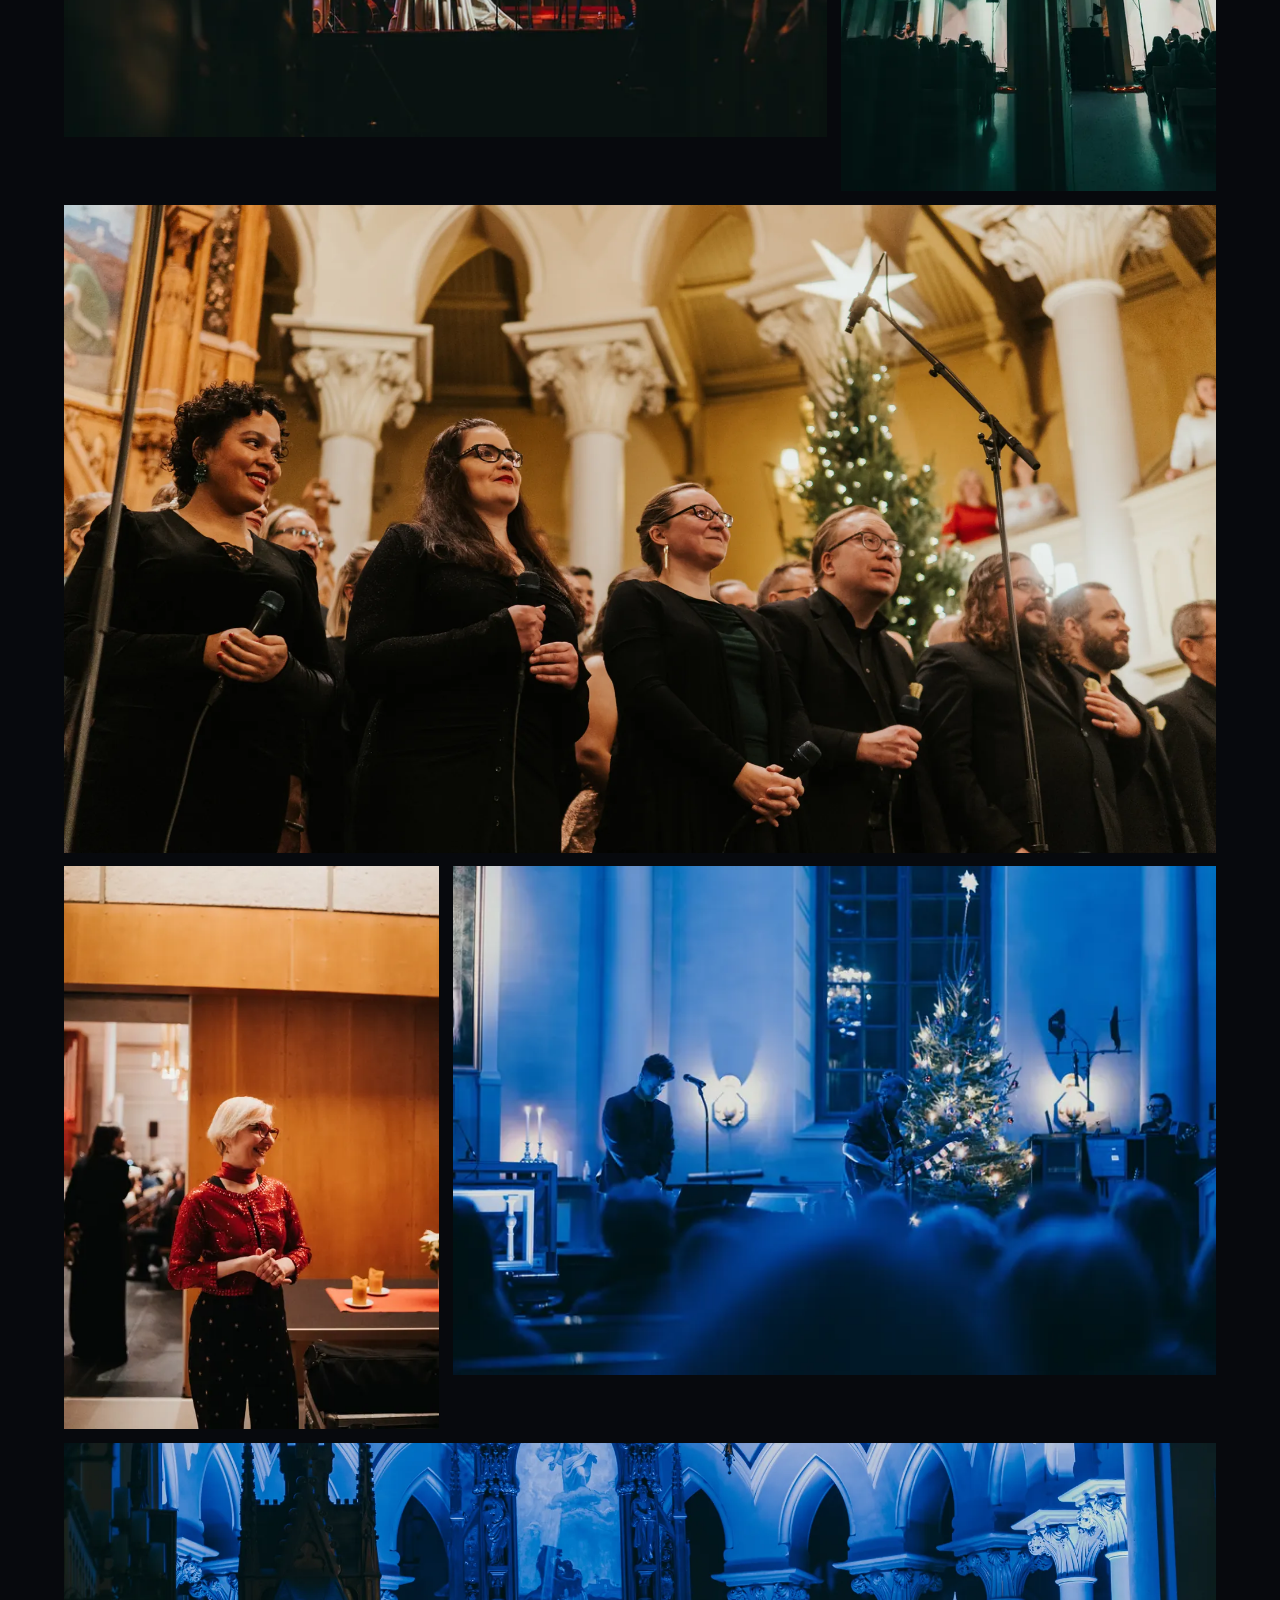
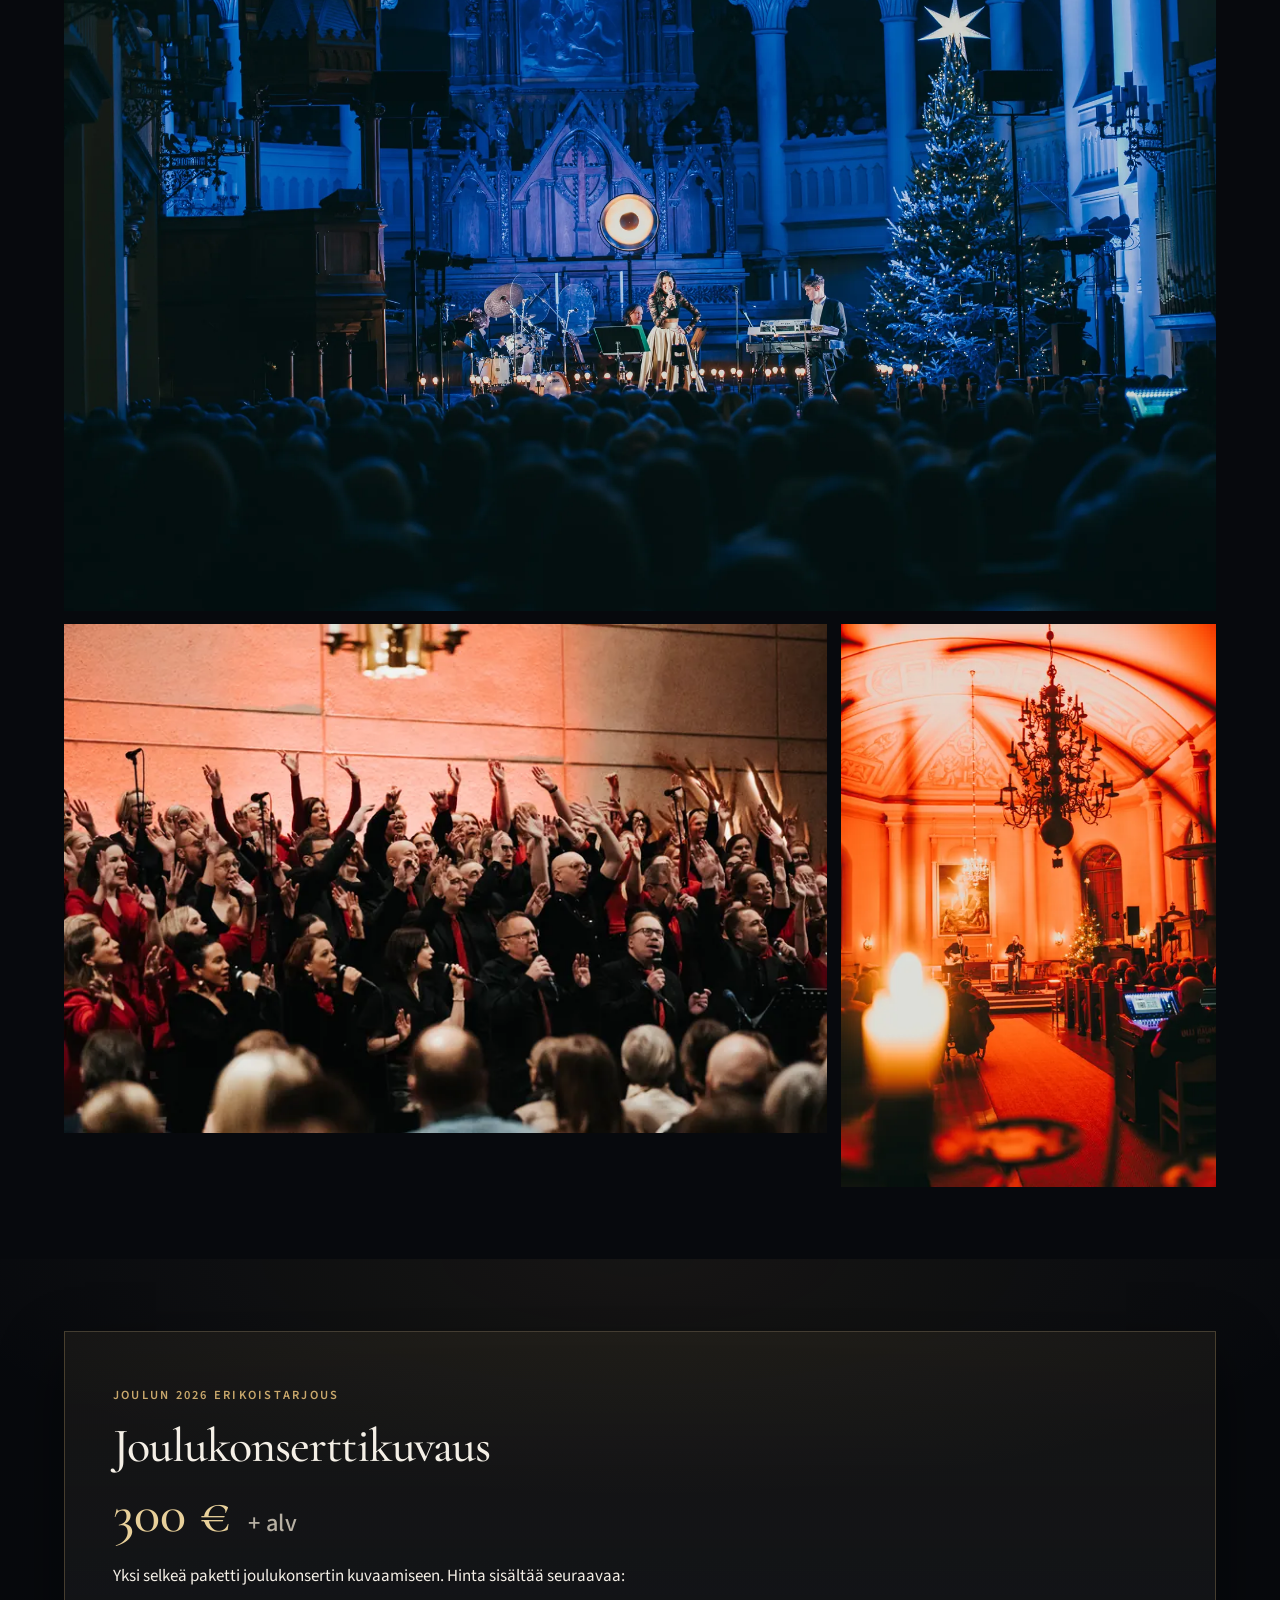
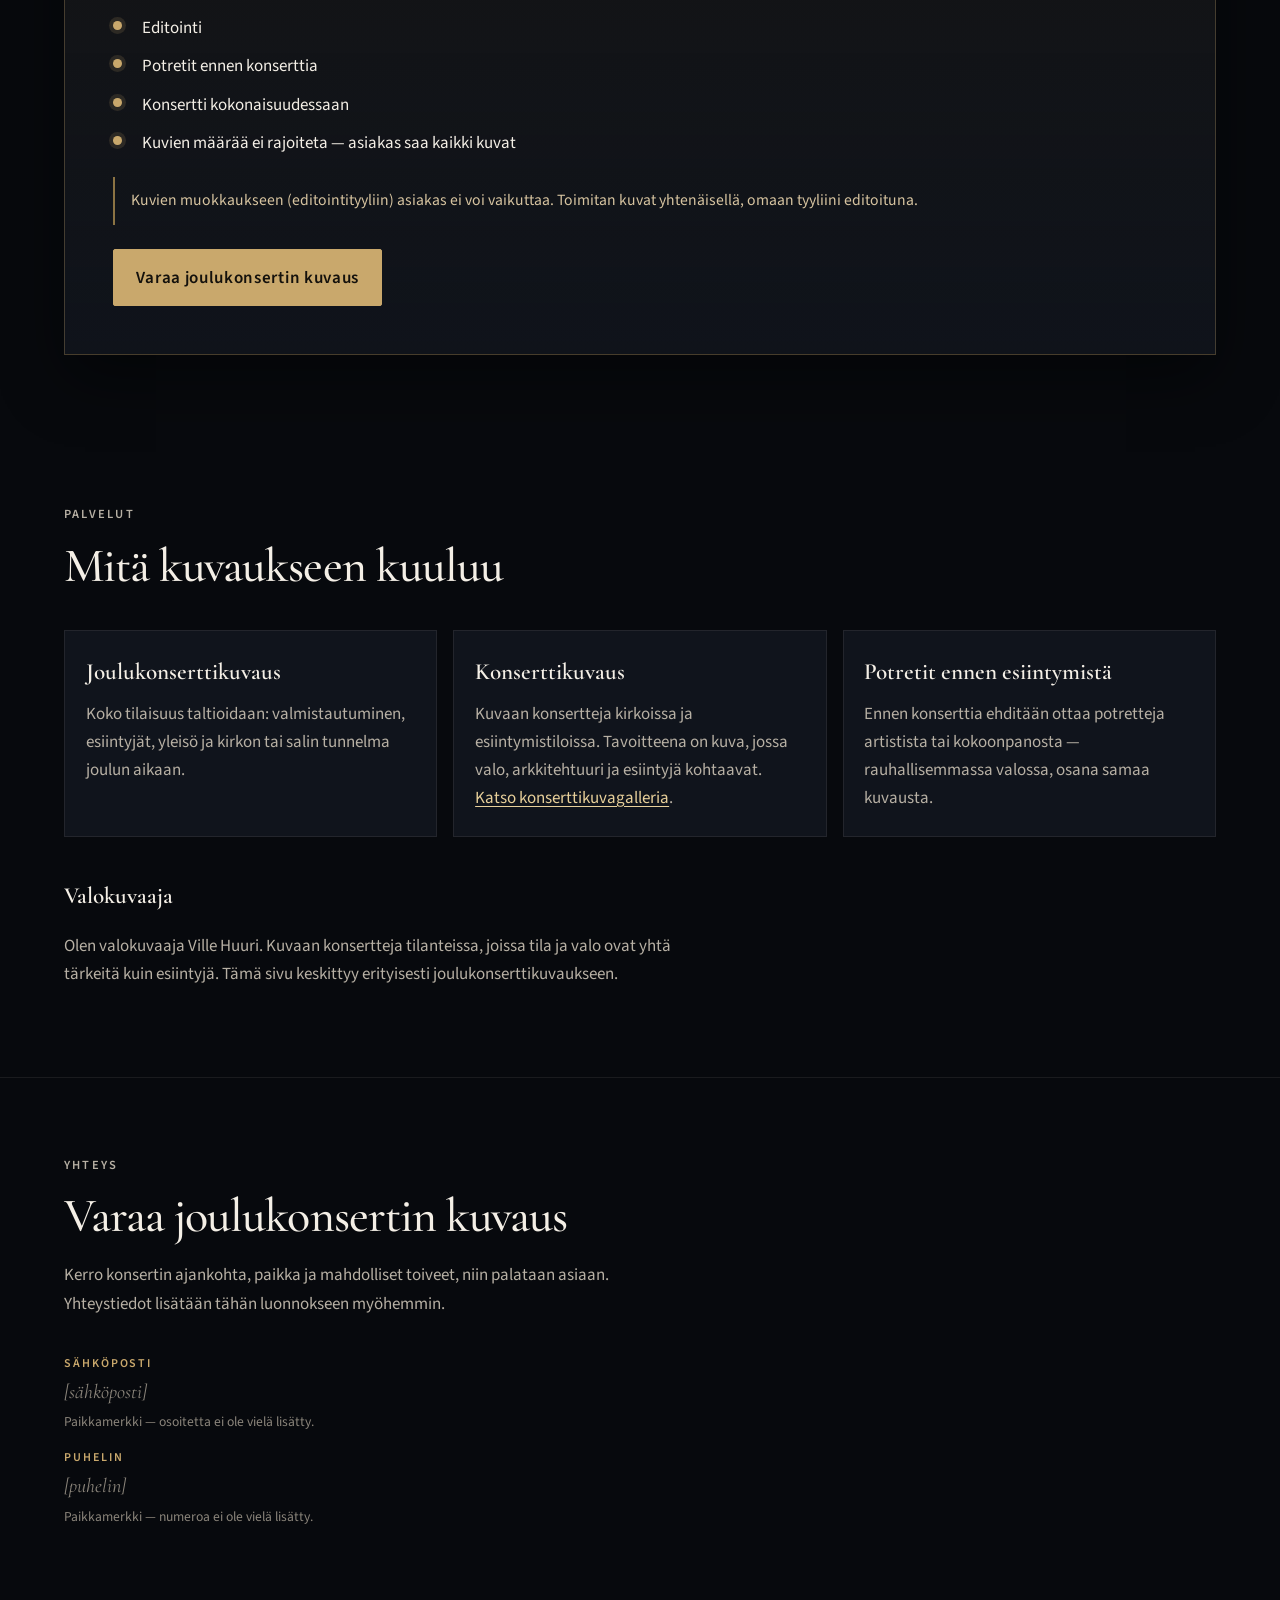
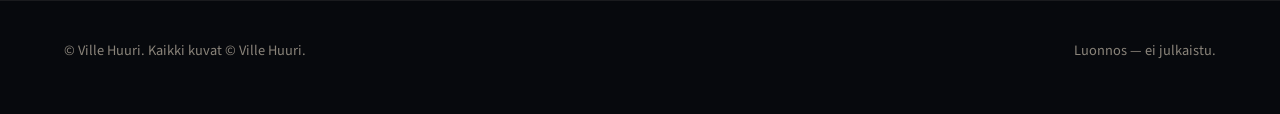
==== commit 96affc18: "Lisää Konserttikuvaus-alasivu (21 kuvaa). Seitsemän konserttia, kolme kuvaa kustakin. Navigointi etu" ====
--- a/index.html
+++ b/index.html
@@ -33,6 +33,7 @@
     <div class="header-inner">
       <a class="logo" href="#yla">Ville <span>Huuri</span></a>
       <nav class="nav" aria-label="Päävalikko">
+        <a href="konserttikuvaus.html">Konsertit</a>
         <a href="#galleria">Galleria</a>
         <a href="#tarjous">Tarjous</a>
         <a href="#palvelut">Palvelut</a>
@@ -239,7 +240,7 @@
           </article>
           <article class="card">
             <h3>Konserttikuvaus</h3>
-            <p>Kuvaan konsertteja kirkoissa ja esiintymistiloissa. Tavoitteena on kuva, jossa valo, arkkitehtuuri ja esiintyjä kohtaavat.</p>
+            <p>Kuvaan konsertteja kirkoissa ja esiintymistiloissa. Tavoitteena on kuva, jossa valo, arkkitehtuuri ja esiintyjä kohtaavat. <a href="konserttikuvaus.html">Katso konserttikuvagalleria</a>.</p>
           </article>
           <article class="card">
             <h3>Potretit ennen esiintymistä</h3>
--- a/css/style.css
+++ b/css/style.css
@@ -546,3 +546,21 @@
   .nav { gap: 0.55rem; }
   .nav a { font-size: 0.68rem; letter-spacing: 0.03em; }
 }
+
+.nav a[aria-current="page"] { color: var(--gold-bright); }
+
+.gallery.has-captions figcaption {
+  position: static;
+  opacity: 1;
+  background: none;
+  padding: 0.45rem 0.05rem 0.1rem;
+  color: var(--ink-dim);
+  font-size: 0.78rem;
+  letter-spacing: 0.03em;
+}
+
+.page-lead-link {
+  margin: 1.25rem 0 0;
+}
+
+.page-lead-link a { font-weight: 600; }
